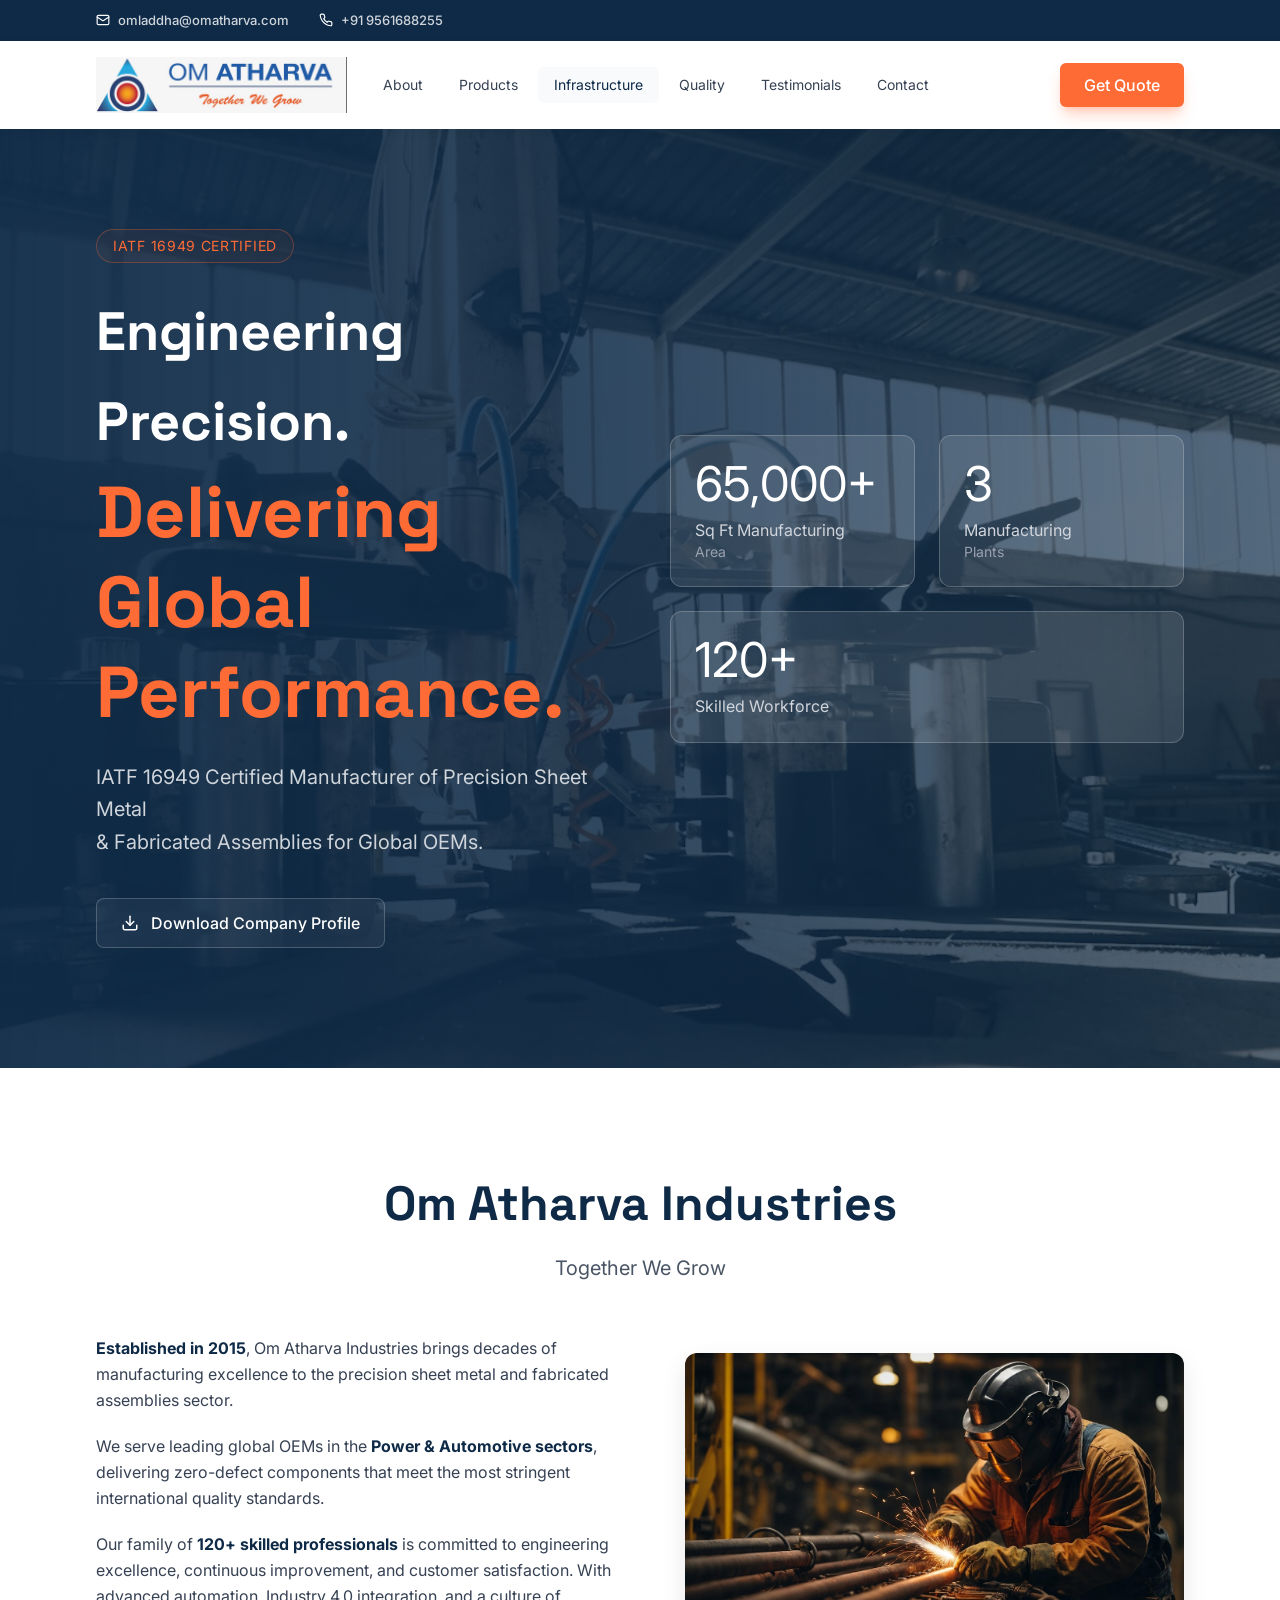
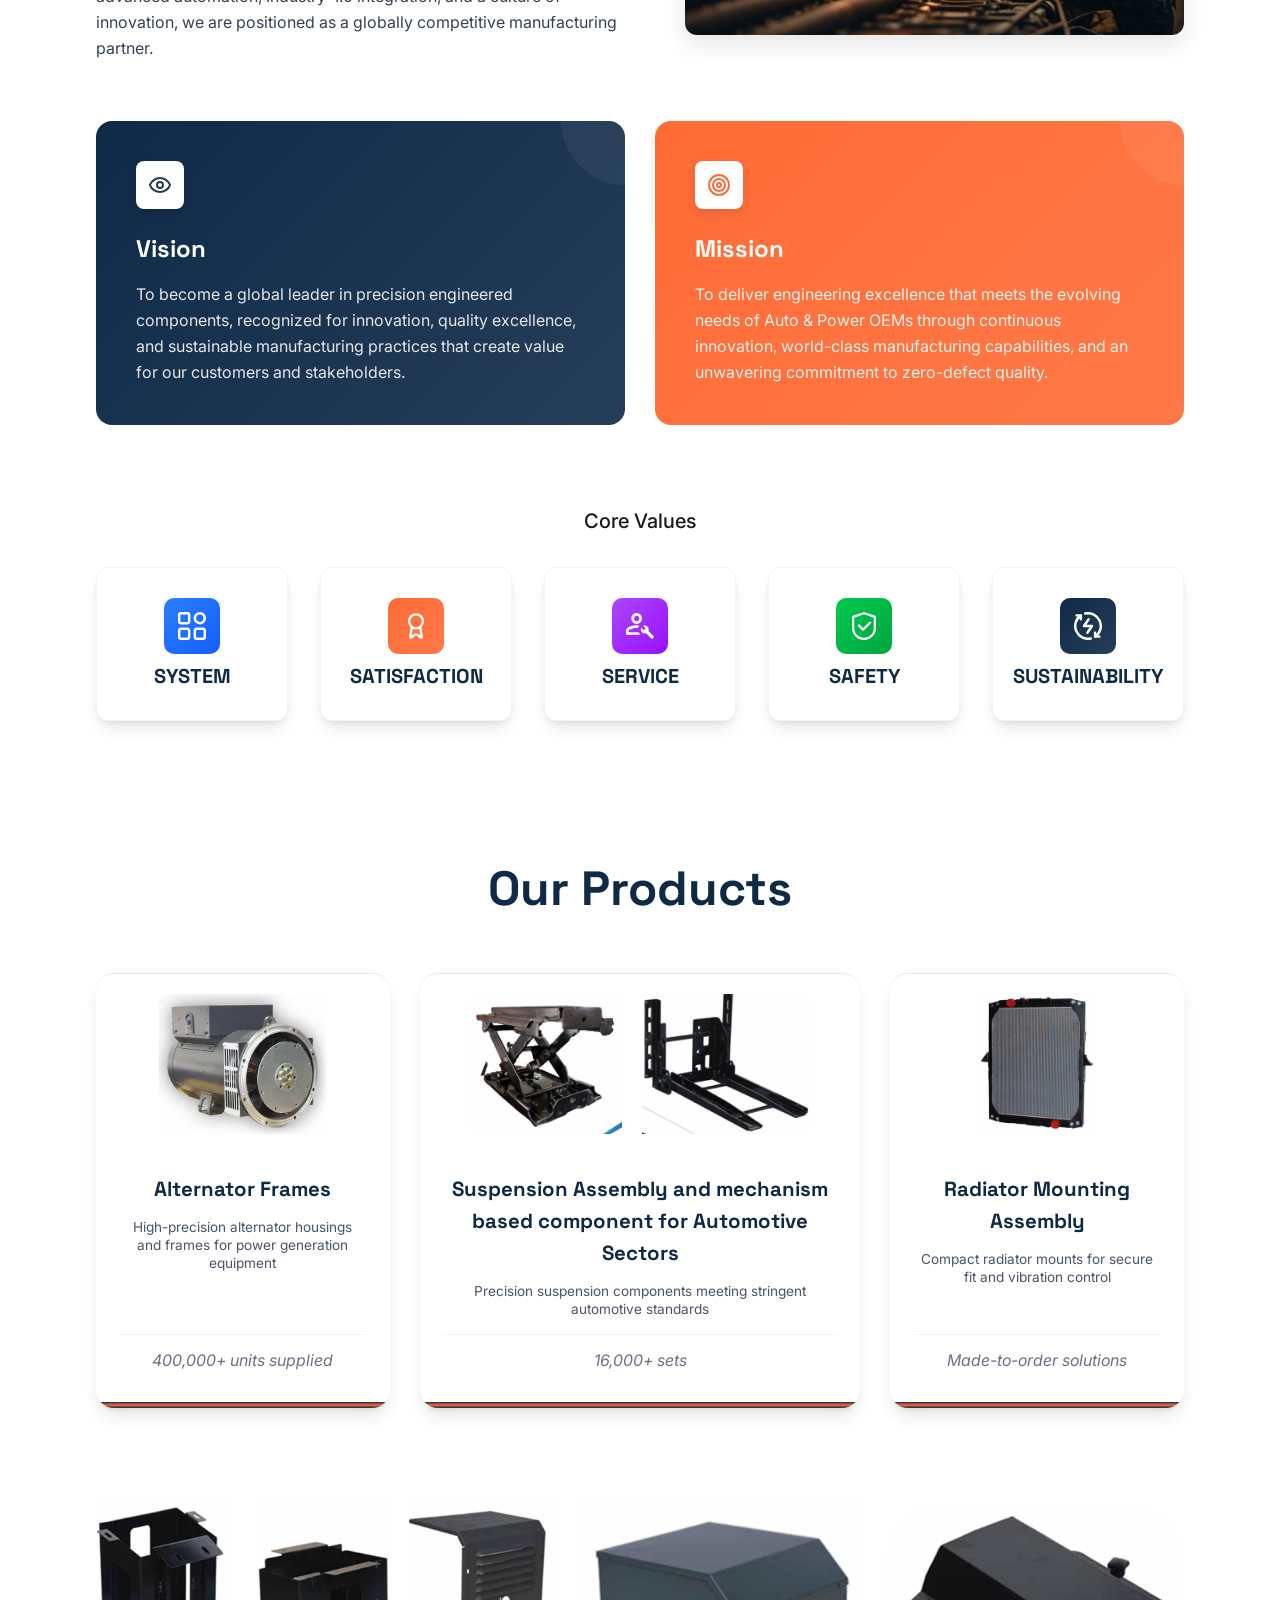
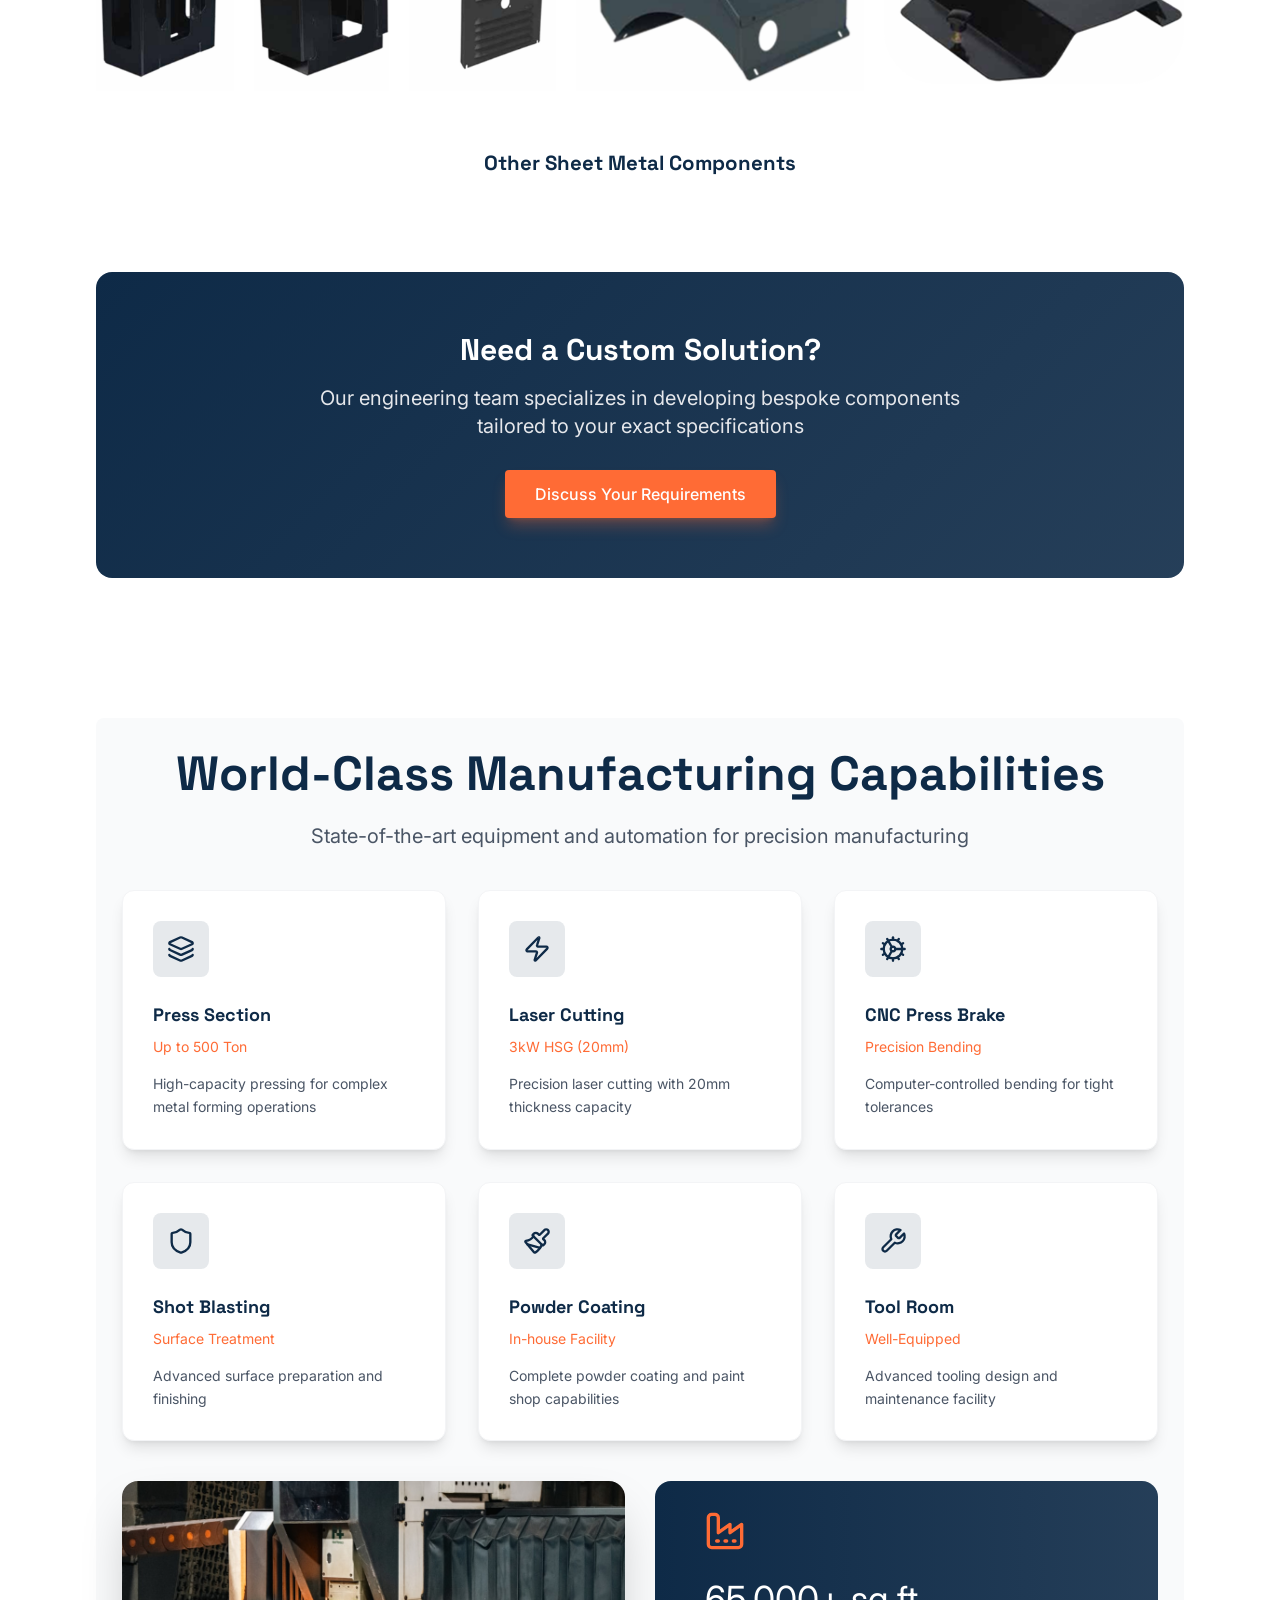
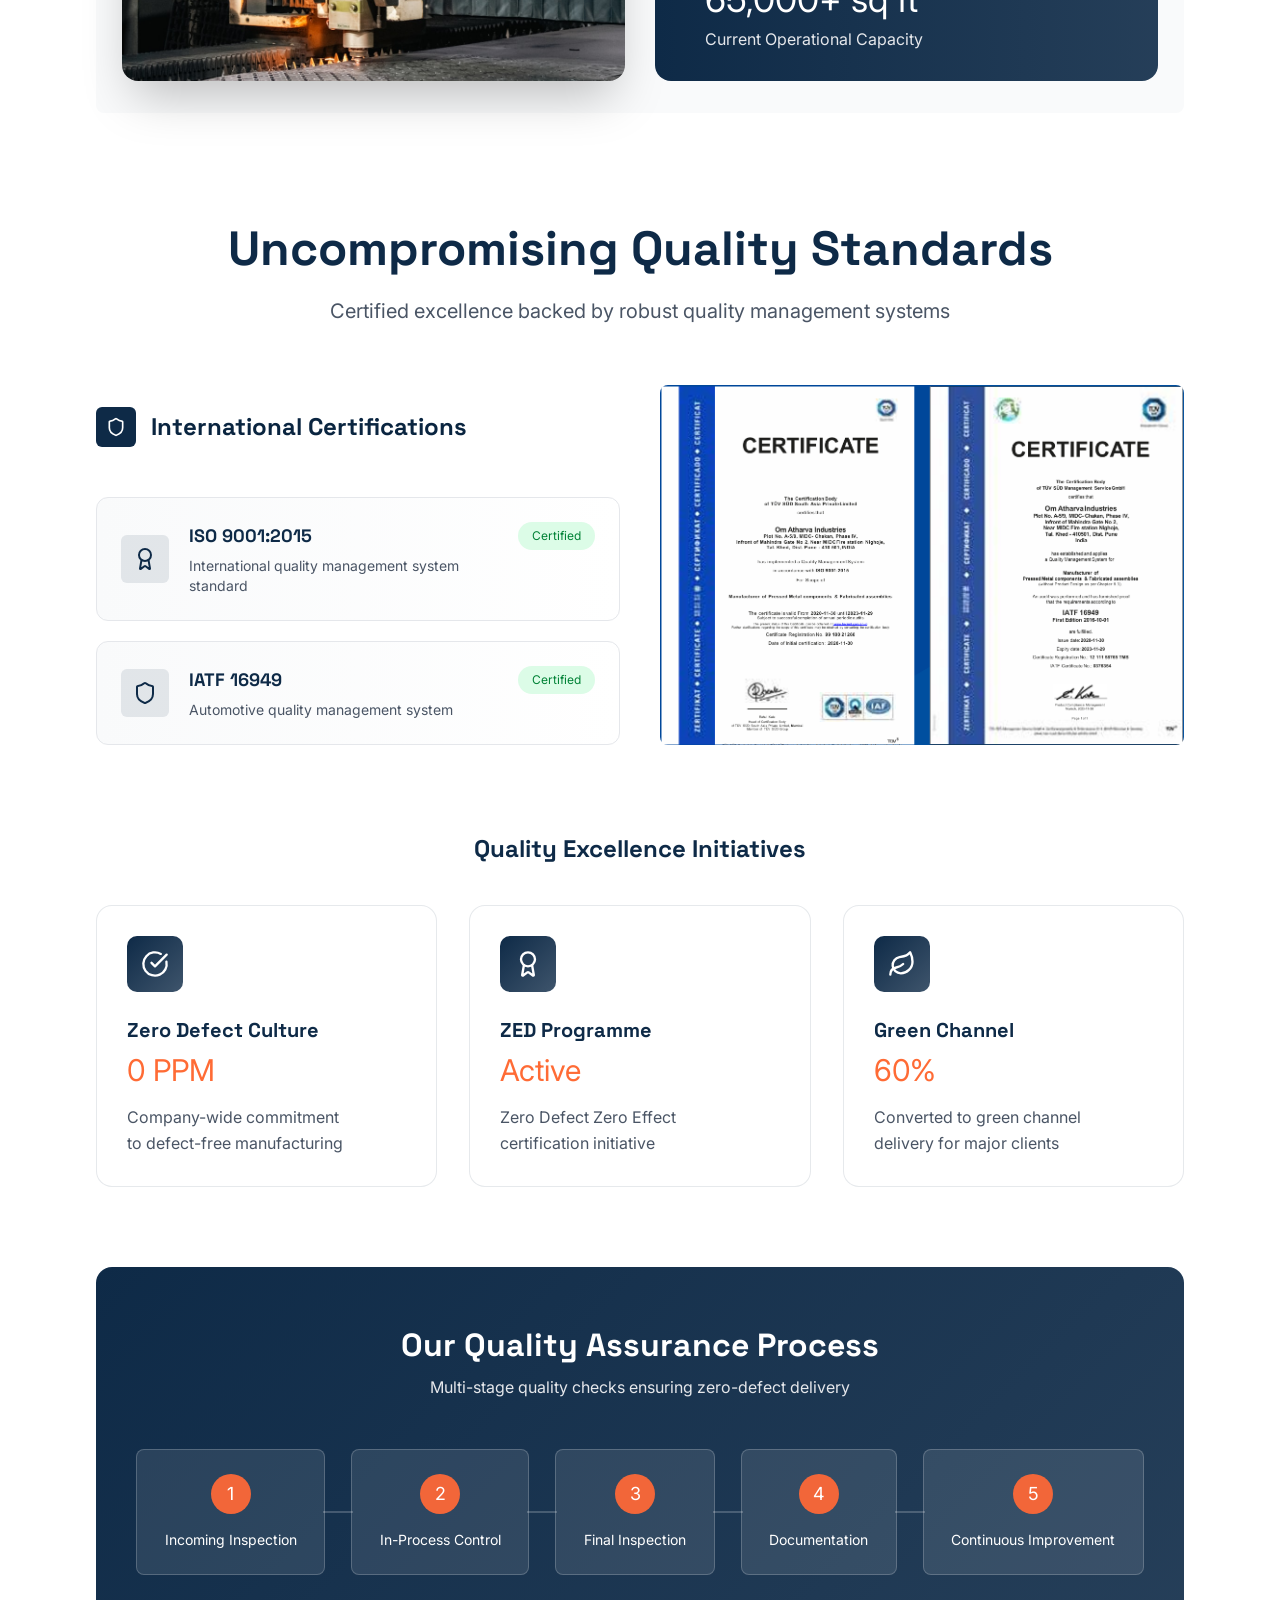
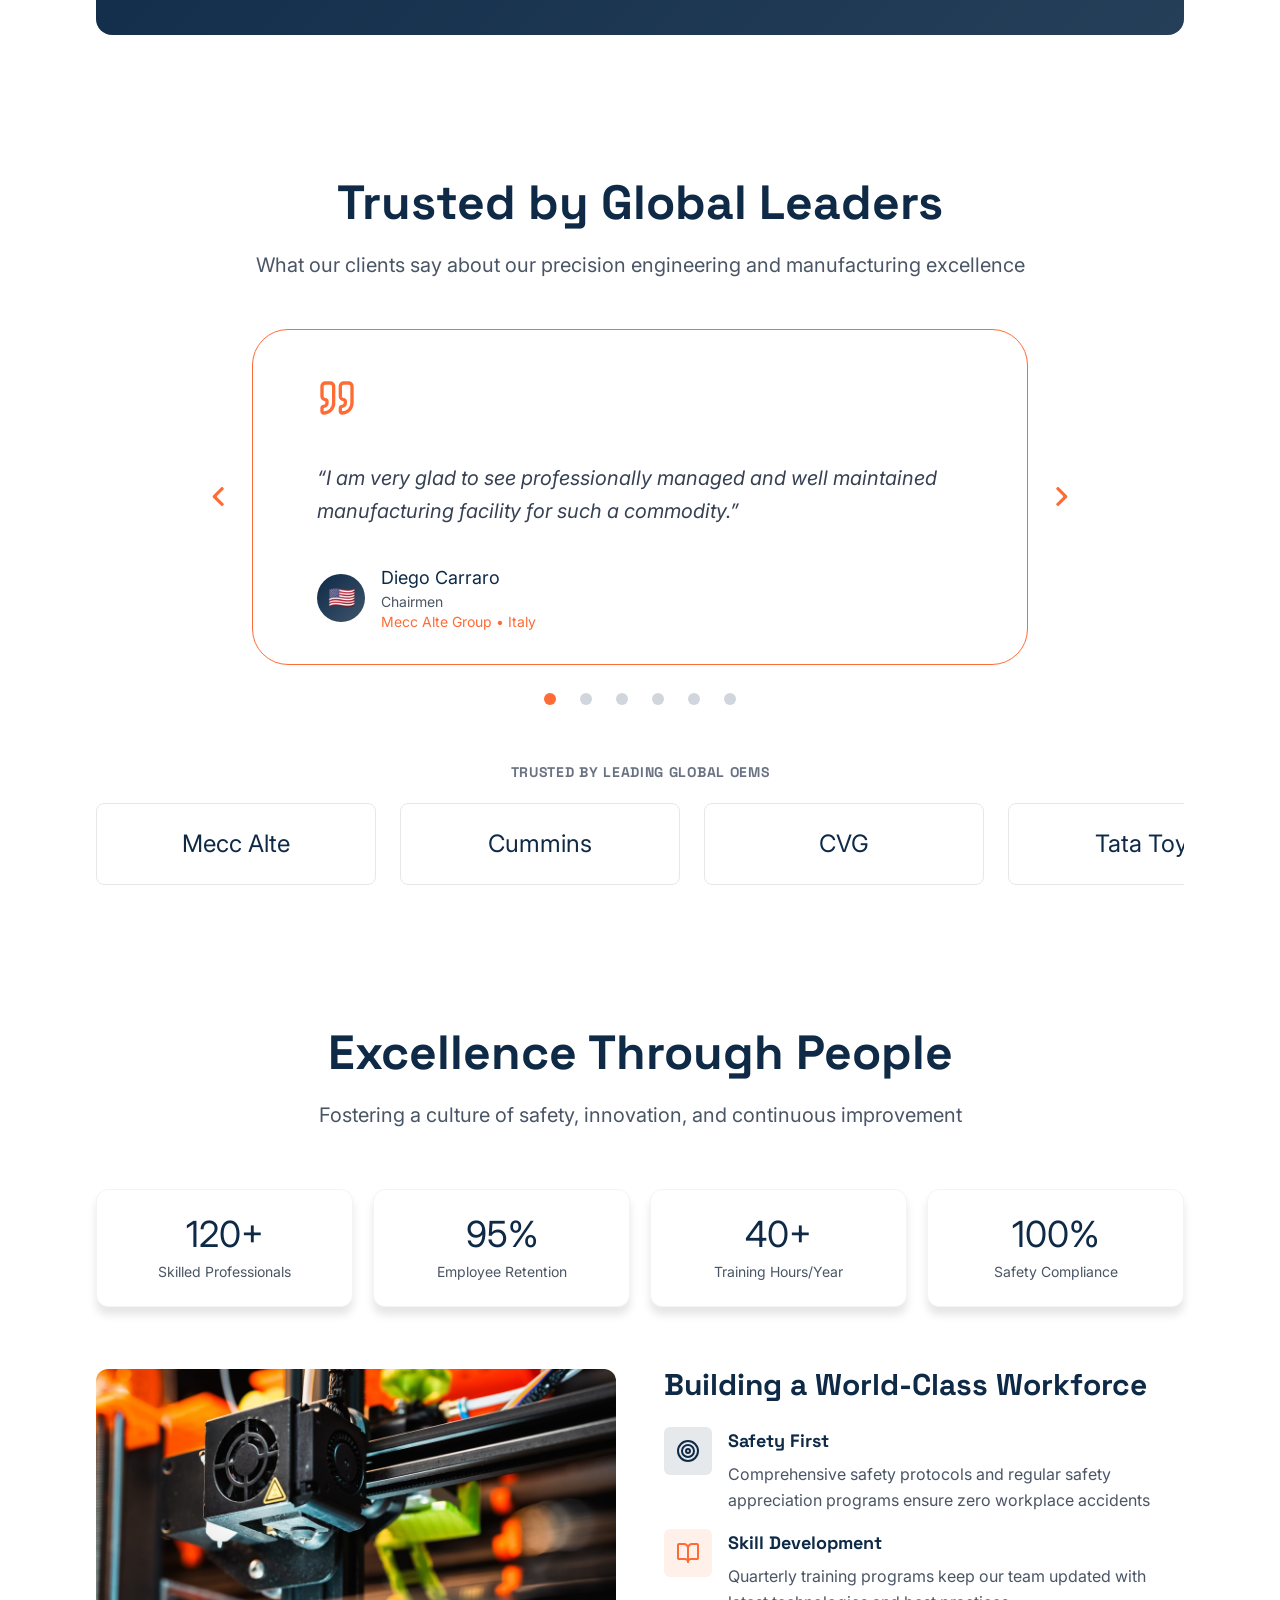
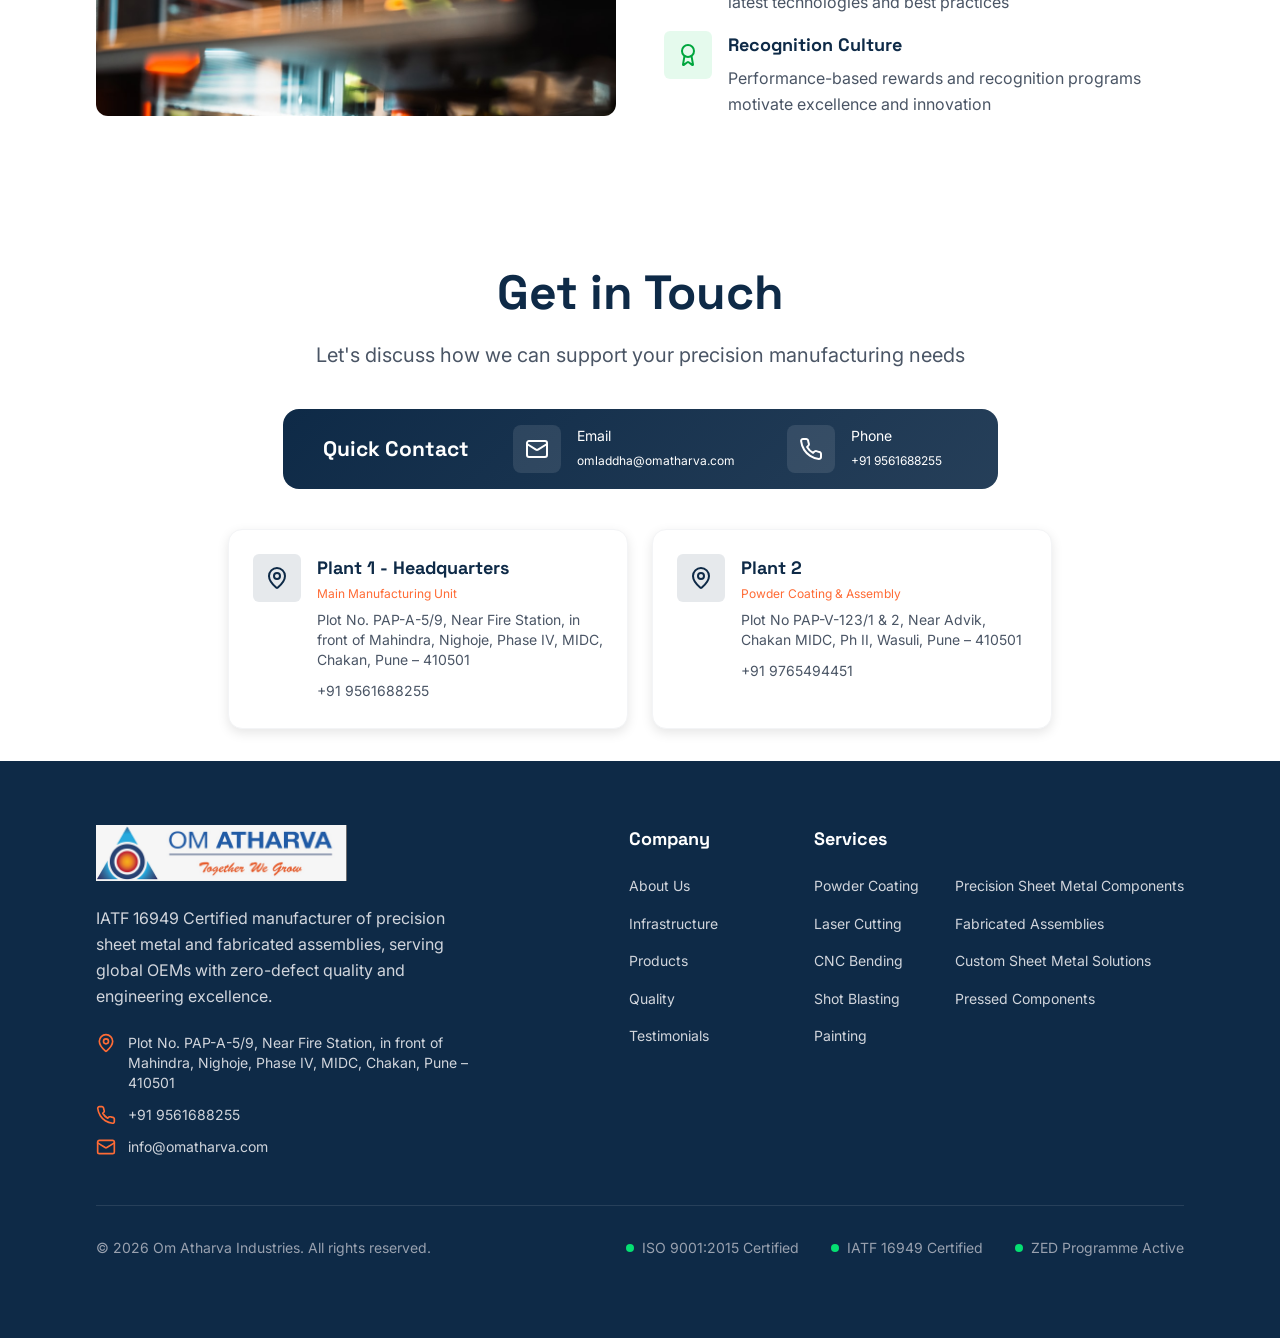
==== index.html @ 92ba037d "Initial commit" ====
<!DOCTYPE html>
<html lang="en">
<head>
    <meta charset="UTF-8">
    <meta name="viewport" content="width=1400">
    <meta name="description" content="Om Atharva Industries — IATF 16949 certified manufacturer of precision sheet metal components and fabricated assemblies, serving global OEMs from Pune, India.">
    <meta name="robots" content="index, follow">

    <!-- Open Graph -->
    <meta property="og:type" content="website">
    <meta property="og:title" content="Om Atharva">
    <meta property="og:description" content="IATF 16949 certified manufacturer of precision sheet metal and fabricated assemblies, serving global OEMs with zero-defect quality.">
    <meta property="og:image" content="assets/images/om_atharva_logo.jpeg">

    <!-- Favicon -->
    <link rel="icon" type="image/png" href="assets/images/favicon.png">
    <link rel="apple-touch-icon" href="assets/images/favicon.png">

    <title>Om Atharva Industries</title>
    <link rel="preconnect" href="https://fonts.googleapis.com">
    <link rel="preconnect" href="https://fonts.gstatic.com" crossorigin>
    <link href="https://fonts.googleapis.com/css2?family=Inter:wght@300;400;500;600;700&family=Space+Grotesk:wght@300;400;500;600;700&display=swap" rel="stylesheet">
    <link rel="stylesheet" href="css/base.css">
    <link rel="stylesheet" href="css/icons.css">
    <link rel="stylesheet" href="css/navbar.css">
    <link rel="stylesheet" href="css/hero.css">
    <link rel="stylesheet" href="css/about.css">
    <link rel="stylesheet" href="css/products.css">
    <link rel="stylesheet" href="css/capabilities.css">
    <link rel="stylesheet" href="css/quality.css">
    <link rel="stylesheet" href="css/testimonials.css">
    <link rel="stylesheet" href="css/culture.css">
    <link rel="stylesheet" href="css/contact.css">
    <link rel="stylesheet" href="css/footer.css">
</head>
<body>
    <div data-component="topbar"></div>
    <div data-component="navbar"></div>
    <div data-component="hero"></div>
    <div data-component="about"></div>
    <div data-component="products"></div>
    <div data-component="capabilities"></div>
    <div data-component="quality"></div>
    <div data-component="testimonials"></div>
    <div data-component="culture"></div>
    <div data-component="contact"></div>
    <div data-component="footer"></div>

    <script src="js/carousel.js"></script>
    <script src="js/loader.js"></script>
</body>
</html>
---- css/base.css ----
:root {
    --primary-dark: rgb(10, 37, 64);
    --primary-orange: rgb(255, 107, 53);
    --text-dark: rgb(51, 51, 51);
    --bg-light: rgb(249, 250, 251);
    --transition-speed: 0.3s;

    --color-navy: rgba(14, 42, 71, 1);
    --color-navy-muted: rgba(14, 42, 71, 0.1);
    --color-navy-muted-5: rgba(14, 42, 71, 0.05);
    --color-navy-70: rgba(14, 42, 71, 0.7);
    --color-navy-80: rgba(14, 42, 71, 0.8);
    --color-navy-85: rgba(14, 42, 71, 0.85);
    --color-navy-90: rgba(14, 42, 71, 0.9);
    --color-navy-95: rgba(14, 42, 71, 0.95);
    --color-navy-medium: rgba(33, 59, 85, 1);
    --color-slate: rgba(54, 65, 83, 1);
    --color-muted: rgba(74, 85, 101, 1);
    --color-soft: rgba(106, 114, 130, 1);
    --color-subtle: rgba(26, 26, 26, 1);
    --color-white: rgba(255, 255, 255, 1);
    --color-white-90: rgba(255, 255, 255, 0.9);
    --color-white-80: rgba(255, 255, 255, 0.8);
    --color-white-20: rgba(255, 255, 255, 0.2);
    --color-white-10: rgba(255, 255, 255, 0.1);
    --color-white-05: rgba(255, 255, 255, 0.05);
    --color-border-light: rgba(229, 231, 235, 1);
    --color-border-faint: rgba(243, 244, 246, 1);
    --color-text-muted-1: rgba(153, 161, 175, 1);
    --color-text-muted-2: rgba(209, 213, 220, 1);
    --color-green: rgba(5, 223, 114, 1);
    --color-blue-accent: rgba(81, 162, 255, 1);
    --color-blue-500: rgb(43, 127, 255);
    --color-blue-600: rgb(21, 93, 252);
    --color-purple-500: rgb(173, 70, 255);
    --color-purple-600: rgb(152, 16, 250);
    --color-green-500: rgb(0, 201, 80);
    --color-green-500-10: rgba(0, 201, 80, 0.1);
    --color-green-600: rgb(0, 166, 62);
    --color-icon-blue: rgb(59, 130, 246);
    --color-icon-blue-tint: rgba(59, 130, 246, 0.12);
    --color-icon-green: rgb(34, 197, 94);
    --color-icon-grey: rgb(75, 85, 99);
    --color-dark-grad: rgb(18, 33, 48);
    --color-hero-text: rgb(206, 212, 218);
    --color-shadow-dark: rgba(0, 0, 0, 0.25);
    --color-shadow-soft: rgba(0, 0, 0, 0.1);
    --color-shadow-faint: rgba(0, 0, 0, 0.05);
    --color-orange-10: rgba(255, 107, 53, 0.1);
    --color-orange-90: rgba(255, 107, 53, 0.9);
    --color-orange-shadow: rgba(255, 107, 53, 0.3);
    --color-orange-badge: rgba(255, 107, 53, 0.05);
    --color-card-icon-text: rgb(107, 114, 128);
    --color-cert-green-bg: rgba(220, 252, 231, 1);
    --color-cert-green-text: rgba(0, 130, 54, 1);
    --color-process-number: rgb(242, 102, 57);

    
    --font-body: 'Inter', system-ui, -apple-system, sans-serif;
    --font-display: 'Space Grotesk', system-ui, sans-serif;

    
    --text-xs:   12px;
    --text-sm:   14px;
    --text-base: 16px;
    --text-lg:   18px;
    --text-xl:   20px;
    --text-2xl:  24px;
    --text-5xl:  48px;
    --text-6xl:  54px;
    --text-8xl:  72px;

    
    --weight-regular:  400;
    --weight-medium:   500;
    --weight-bold:     700;

    
    --leading-sm:    20px;
    --leading-base:  24px;
    --leading-md:    32.5px;
    --leading-lg:    48px;
    --leading-xl:    90px;
    --lh-relaxed:    26px;
    --lh-7:          28px;
    --lh-8:          32px;
    --lh-9:          36px;

    /* Icon size tokens */
    --icon-size-xs:   14px;
    --icon-size-sm:   16px;
    --icon-size-md:   18px;
    --icon-size-base: 20px;
    --icon-size-lg:   24px;
    --icon-size-xlg:  28px;
    --icon-size-xl:   32px;
    --icon-size-2xl:  40px;
}

* {
    margin: 0;
    padding: 0;
    box-sizing: border-box;
}

html {
    scroll-padding-top: 5.5rem; /* sticky navbar height: 3.5rem logo + 1rem padding × 2 */
}

::-webkit-scrollbar {
    width: 0.375rem;
    height: 0.375rem;
}
::-webkit-scrollbar-track {
    background: transparent;
}
::-webkit-scrollbar-thumb {
    background: var(--color-navy-medium);
    border-radius: 0.625rem;
}

body {
    font-family: var(--font-body);
    color: var(--text-dark);
    line-height: 1.6;
    background-color: var(--color-white);
}

.container {
    width: 100%;
    padding: 0 7.5vw;
}

.section {
    margin-top: 5rem;
    padding: 1rem 0;
}

.section-title {
    font-family: var(--font-display);
    font-weight: var(--weight-bold);
    font-size: var(--text-5xl);
    line-height: var(--leading-lg);
    letter-spacing: 0;
    text-align: center;
    color: var(--color-navy);
    margin-bottom: 1.5rem;
}

.section-subtitle {
    font-family: var(--font-body);
    font-weight: var(--weight-regular);
    font-size: var(--text-xl);
    line-height: var(--lh-7);
    letter-spacing: 0;
    text-align: center;
    color: var(--color-muted);
    margin-bottom: 2.5rem;
}

h1, h2, h3, h4 { color: var(--primary-dark); font-weight: 700; }
.text-orange { color: var(--primary-orange); }
.text-center { text-align: center; }

.badge-rounded {
    display: inline-block;
    background: var(--color-navy-muted-5);
    padding: 0.375rem 1rem;
    border-radius: 1.25rem;
    margin-bottom: 1rem;
    font-family: var(--font-body);
    font-weight: var(--weight-regular);
    font-size: var(--text-sm);
    line-height: var(--leading-sm);
    letter-spacing: 0.7px;
    text-transform: uppercase;
    color: var(--color-navy);
}

.bg-light { background-color: var(--bg-light); }

/* Icon size utility classes */
.icon-xs   { display: block; width: var(--icon-size-xs);   height: var(--icon-size-xs);   }
.icon-sm   { display: block; width: var(--icon-size-sm);   height: var(--icon-size-sm);   }
.icon-md   { display: block; width: var(--icon-size-md);   height: var(--icon-size-md);   }
.icon-base { display: block; width: var(--icon-size-base); height: var(--icon-size-base); }
.icon-lg   { display: block; width: var(--icon-size-lg);   height: var(--icon-size-lg);   }
.icon-xlg  { display: block; width: var(--icon-size-xlg);  height: var(--icon-size-xlg);  }
.icon-xl   { display: block; width: var(--icon-size-xl);   height: var(--icon-size-xl);   }
.icon-2xl  { display: block; width: var(--icon-size-2xl);  height: var(--icon-size-2xl);  }

.t-display-sm {
    font-family: var(--font-display);
    font-weight: var(--weight-bold);
    font-size: var(--text-lg);
    line-height: var(--lh-7);
    letter-spacing: 0;
}

.t-display-md {
    font-family: var(--font-display);
    font-weight: var(--weight-bold);
    font-size: var(--text-2xl);
    line-height: var(--lh-8);
    letter-spacing: 0;
}

.t-display-lg {
    font-family: var(--font-display);
    font-weight: var(--weight-bold);
    font-size: 1.875rem;
    line-height: var(--lh-9);
    letter-spacing: 0;
}

.t-body-sm {
    font-family: var(--font-body);
    font-weight: var(--weight-regular);
    font-size: var(--text-sm);
    line-height: var(--leading-sm);
    letter-spacing: 0;
}

.t-body-base {
    font-family: var(--font-body);
    font-weight: var(--weight-regular);
    font-size: var(--text-base);
    line-height: var(--lh-relaxed);
    letter-spacing: 0;
}

.t-body-lg {
    font-family: var(--font-body);
    font-weight: var(--weight-regular);
    font-size: var(--text-xl);
    line-height: var(--lh-7);
    letter-spacing: 0;
}

.btn {
    padding: 0.625rem 1.5rem;
    border: none;
    border-radius: 0.25rem;
    cursor: pointer;
    font-weight: 600;
    transition: background-color var(--transition-speed);
}
.btn-primary {
    background-color: var(--color-white);
    color: var(--primary-dark);
    border: 1px solid var(--primary-dark);
}
.btn-orange {
    background-color: var(--primary-orange);
    color: var(--color-white);
}
---- css/icons.css ----
/* ============================================================
   ICON SYSTEM
   Usage: <span data-icon="name" class="icon-img icon-{size} icon-{color}"></span>
   Size classes  → base.css  (.icon-xs … .icon-2xl)
   Color classes → below     (.icon-white, .icon-navy, …)
   ============================================================ */

/* ── Mask engine ─────────────────────────────────────────── */
.icon-img {
    display: inline-block;
    background-color: currentColor;
    -webkit-mask-image: var(--icon-src);
    mask-image: var(--icon-src);
    -webkit-mask-size: contain;
    mask-size: contain;
    -webkit-mask-repeat: no-repeat;
    mask-repeat: no-repeat;
    -webkit-mask-position: center;
    mask-position: center;
    flex-shrink: 0;
}

/* ── Icon registry ───────────────────────────────────────── */
[data-icon="envelope"]              { --icon-src: url('../assets/icons/envelope.svg'); }
[data-icon="envelope-sm"]           { --icon-src: url('../assets/icons/envelope-sm.svg'); }
[data-icon="phone"]                 { --icon-src: url('../assets/icons/phone.svg'); }
[data-icon="phone-sm"]              { --icon-src: url('../assets/icons/phone-sm.svg'); }
[data-icon="map-pin"]               { --icon-src: url('../assets/icons/map-pin.svg'); }
[data-icon="download"]              { --icon-src: url('../assets/icons/download.svg'); }
[data-icon="eye"]                   { --icon-src: url('../assets/icons/eye.svg'); }
[data-icon="bullseye"]              { --icon-src: url('../assets/icons/bullseye.svg'); }
[data-icon="grid"]                  { --icon-src: url('../assets/icons/grid.svg'); }
[data-icon="award"]                 { --icon-src: url('../assets/icons/award.svg'); }
[data-icon="award-badge"]           { --icon-src: url('../assets/icons/award-badge.svg'); }
[data-icon="award-green"]           { --icon-src: url('../assets/icons/award-green.svg'); }
[data-icon="users"]                 { --icon-src: url('../assets/icons/users.svg'); }
[data-icon="shield"]                { --icon-src: url('../assets/icons/shield.svg'); }
[data-icon="shield-sm"]             { --icon-src: url('../assets/icons/shield-sm.svg'); }
[data-icon="shield-lg"]             { --icon-src: url('../assets/icons/shield-lg.svg'); }
[data-icon="shield-check"]          { --icon-src: url('../assets/icons/shield-check.svg'); }
[data-icon="sustainability"]        { --icon-src: url('../assets/icons/sustainability.svg'); }
[data-icon="layers"]                { --icon-src: url('../assets/icons/layers.svg'); }
[data-icon="lightning"]             { --icon-src: url('../assets/icons/lightning.svg'); }
[data-icon="sun"]                   { --icon-src: url('../assets/icons/sun.svg'); }
[data-icon="pen-tool"]              { --icon-src: url('../assets/icons/pen-tool.svg'); }
[data-icon="wrench"]                { --icon-src: url('../assets/icons/wrench.svg'); }
[data-icon="film"]                  { --icon-src: url('../assets/icons/film.svg'); }
[data-icon="medal"]                 { --icon-src: url('../assets/icons/medal.svg'); }
[data-icon="check-circle"]          { --icon-src: url('../assets/icons/check-circle.svg'); }
[data-icon="leaf"]                  { --icon-src: url('../assets/icons/leaf.svg'); }
[data-icon="crosshair"]             { --icon-src: url('../assets/icons/crosshair.svg'); }
[data-icon="book-open"]             { --icon-src: url('../assets/icons/book-open.svg'); }
[data-icon="quotation"]             { --icon-src: url('../assets/icons/quotation.svg'); }
[data-icon="arrow-right"]           { --icon-src: url('../assets/icons/Vector.svg'); }
[data-icon="linkedin"]              { --icon-src: url('../assets/icons/linkedin.svg'); }

/* ── Color utilities ─────────────────────────────────────── */
.icon-white  { color: #ffffff; }
.icon-navy   { color: var(--color-navy); }
.icon-orange { color: var(--primary-orange); }
.icon-blue   { color: var(--color-icon-blue); }
.icon-green  { color: var(--color-icon-green); }
.icon-green-600 { color: var(--color-green-600); }
.icon-grey   { color: var(--color-icon-grey); }
.icon-muted        { color: var(--color-muted); }
.icon-navy-medium  { color: var(--color-navy-medium); }
---- css/navbar.css ----
.topbar {
    background-color: var(--color-navy);
    color: white;
    font-size: 0.8125rem;
    padding: 0.625rem 0;
}
.topbar-content {
    display: flex;
    gap: 1.875rem;
}
.topbar-item {
    display: flex;
    align-items: center;
    gap: 0.5rem;
    color: var(--color-white-80);
    text-decoration: none;
    font-weight: 500;
}
.topbar-item:hover { color: white; }

[data-component="navbar"] {
    position: sticky;
    top: 0;
    z-index: 100;
}
.navbar {
    background-color: var(--color-white);
    padding: 1rem 0;
    box-shadow: 0 0.125rem 0.625rem var(--color-shadow-faint);
}
.nav-content {
    display: flex;
    justify-content: space-between;
    align-items: center;
}

.logo {
    display: flex;
    align-items: center;
}

.logo img {
    height: 3.5rem;
    width: auto;
}
.nav-links {
    display: flex;
    align-items: center;
    justify-content: flex-start;
    flex: 1;
    gap: 0.25rem;
    margin-left: 1.25rem;
}
.nav-links a {
    font-family: var(--font-body);
    font-weight: var(--weight-regular);
    font-size: var(--text-sm);
    line-height: var(--leading-sm);
    letter-spacing: 0;
    color: var(--color-slate);
    text-decoration: none;
    padding: 0.5rem 1rem;
}
.nav-links a:hover { color: var(--primary-orange); }
.nav-links a.active {
    background: var(--bg-light);
    border-radius: 0.375rem;
    color: var(--color-navy);
}

.btn-quote.btn-quote {
    background: var(--primary-orange);
    color: rgba(255, 255, 255, 1);
    box-shadow: 0 0.25rem 0.375rem -0.25rem var(--color-orange-shadow),
                0 0.625rem 0.9375rem -0.1875rem var(--color-orange-shadow);
    border-radius: 0.375rem;
    margin-left: auto;
    padding: 0.625rem 1.5rem;
    border: none;
    font-family: var(--font-body);
    font-weight: var(--weight-medium);
    font-size: var(--text-base);
    line-height: var(--leading-base);
    letter-spacing: 0;
    text-align: center;
    cursor: pointer;
    text-decoration: none;
}
.btn-quote:hover,
.btn-quote:active {
    color: rgba(255, 255, 255, 0.9) !important;
}
---- css/hero.css ----
.hero-section {
    position: relative;
    padding: 6.25rem 0 7.5rem;
    background-color: var(--color-dark-grad);
    overflow: hidden;
}
.hero-bg {
    position: absolute;
    top: 0;
    left: 0;
    width: 100%;
    height: 100%;
    background: linear-gradient(
        90deg,
        var(--color-navy-95) 0%,
        var(--color-navy-85) 50%,
        var(--color-navy-70) 100%
    ), url('../assets/images/welding_bg.jpg');
    background-size: cover;
    background-position: center 40%;
    z-index: 1;
}
.hero-content {
    position: relative;
    z-index: 2;
    display: flex;
    align-items: center;
    gap: 3.75rem;
}
.hero-left { flex: 1; min-width: 0; }
.hero-right { flex: 1; min-width: 0; }

.badge-iatf {
    display: inline-block;
    border: 0.72px solid var(--color-orange-shadow);
    color: var(--primary-orange);
    background: var(--color-orange-badge);
    padding: 0.375rem 1rem;
    border-radius: 1.25rem;
    font-family: var(--font-body);
    font-size: var(--text-sm);
    font-weight: var(--weight-regular);
    line-height: var(--leading-sm);
    letter-spacing: 0.7px;
    text-transform: uppercase;
    margin-bottom: 1.5rem;
}

.hero-left h1 {
    color: var(--color-white);
    margin-bottom: 1.5rem;
    font-size: 0; 
}
.hero-heading-sm {
    display: block;
    font-family: var(--font-display);
    font-size: var(--text-6xl);
    font-weight: var(--weight-bold);
    line-height: var(--leading-xl);
    letter-spacing: 0;
    color: var(--color-white);
}
.hero-heading-lg {
    display: block;
    font-family: var(--font-display);
    font-size: var(--text-8xl);
    font-weight: var(--weight-bold);
    line-height: var(--leading-xl);
    letter-spacing: 0;
}
.hero-left p {
    font-family: var(--font-body);
    font-size: var(--text-xl);
    font-weight: var(--weight-regular);
    line-height: var(--leading-md);
    letter-spacing: 0;
    color: var(--color-hero-text);
    margin-bottom: 2.5rem;
}

.btn-outline-light {
    background: var(--color-white-05);
    border: 1px solid var(--color-white-20);
    color: var(--color-white);
    padding: 0.75rem 1.5rem;
    border-radius: 0.5rem;
    display: inline-flex;
    align-items: center;
    font-family: var(--font-body);
    font-size: var(--text-base);
    font-weight: var(--weight-medium);
    line-height: var(--leading-base);
    letter-spacing: 0;
    text-align: center;
    text-decoration: none;
    cursor: pointer;
    transition: all 0.3s;
    gap: 0.5rem;
}
.btn-outline-light:hover { background: var(--color-white-10); }

.stats-grid {
    display: flex;
    flex-wrap: wrap;
    gap: 1.5rem;
}

.stats-grid .row {
    display: flex;
    gap: 1.5rem;
    width: 100%;
}

.stats-grid .stat-card {
    flex: 1;
}

.stats-grid .stat-card-wide { flex: 1 1 100%; min-width: 0; }

.stat-card {
    background: var(--color-white-10);
    border: 0.72px solid var(--color-white-20);
    border-radius: 0.75rem;
    padding: 1.5rem;
}

.stat-number {
    font-family: var(--font-body);
    font-size: var(--text-5xl);
    font-weight: var(--weight-regular);
    line-height: var(--leading-lg);
    letter-spacing: 0;
    color: var(--color-white);
    margin-bottom: 0.625rem;
}
.stat-label {  }
.stat-label-main {
    display: block;
    font-family: var(--font-body);
    font-size: var(--text-base);
    font-weight: var(--weight-regular);
    line-height: var(--leading-base);
    letter-spacing: 0;
    color: var(--color-text-muted-2);
}
.stat-label-sub {
    display: block;
    font-family: var(--font-body);
    font-size: var(--text-sm);
    font-weight: var(--weight-regular);
    line-height: var(--leading-sm);
    letter-spacing: 0;
    color: var(--color-text-muted-1);
}
---- css/about.css ----
.about-header .section-subtitle {
    line-height: var(--leading-md);
    margin-bottom: 3.125rem;
}

.about-content {
    display: flex;
    gap: 2.5rem;
    align-items: center;
    margin-bottom: 3.75rem;
}
.about-content .about-text { flex: 1.1; }
.about-content .about-image { flex: 1; }

.about-text p {
    font-family: var(--font-body);
    font-weight: var(--weight-regular);
    font-size: var(--text-base);
    line-height: 1.625rem;
    letter-spacing: 0;
    color: var(--color-slate);
    margin-bottom: 1.25rem;
}
.about-text p:last-child { margin-bottom: 0; }
.about-text strong {
    font-weight: var(--weight-bold);
    color: var(--color-navy);
}
.about-image img {
    width: 100%;
    border-radius: 0.75rem;
    box-shadow: 0 0.625rem 1.5625rem var(--color-shadow-soft);
}

.about-cards {
    display: flex;
    gap: 1.875rem;
    margin-bottom: 5rem;
}
.about-cards .vm-card { flex: 1; }
.vm-card {
    padding: 2.5rem;
    border-radius: 1rem;
    color: white;
    position: relative;
    overflow: hidden;
}
.quarter-circle {
    position: absolute;
    top: -4rem;
    right: -4rem;
    width: 8rem;
    height: 8rem;
    background: var(--color-white-05);
    border-radius: 50%;
    pointer-events: none;
}
.vision-card { background: linear-gradient(135deg, var(--color-navy) 0%, var(--color-navy-90) 100%); }
.mission-card { background: linear-gradient(135deg, var(--primary-orange) 0%, rgba(255, 107, 53, 0.9) 100%); }
.vm-icon {
    width: 3rem;
    height: 3rem;
    border-radius: 0.5rem;
    display: flex;
    justify-content: center;
    align-items: center;
    margin-bottom: 1.5rem;
}
.vm-icon-orange { background: var(--primary-orange); color: white; box-shadow: 0 0.25rem 0.625rem var(--color-orange-shadow); }
.vm-icon-white { background: white; color: var(--primary-orange); box-shadow: 0 0.25rem 0.625rem var(--color-shadow-soft); }

.vm-card h3 {
    font-family: var(--font-display);
    font-weight: var(--weight-bold);
    font-size: var(--text-2xl);
    line-height: 2rem;
    letter-spacing: 0;
    color: var(--color-white);
    margin-bottom: 1rem;
}

.vision-card p {
    font-family: var(--font-body);
    font-weight: var(--weight-regular);
    font-size: var(--text-base);
    line-height: 1.625rem;
    letter-spacing: 0;
    color: var(--color-border-light);
}

.mission-card p {
    font-family: var(--font-body);
    font-weight: var(--weight-regular);
    font-size: var(--text-base);
    line-height: 1.625rem;
    letter-spacing: 0;
    color: var(--color-white-90);
}

.core-values-section { text-align: center; }
.core-values-title {
    font-family: var(--font-body);
    font-weight: var(--weight-medium);
    font-size: var(--text-xl);
    line-height: var(--leading-md);
    letter-spacing: 0;
    text-align: center;
    color: var(--color-subtle);
    margin-bottom: 1.875rem;
}
.core-values-grid {
    display: flex;
    justify-content: space-between;
    gap: 2rem;
}
.cv-card {
    flex: 1;
    background: var(--color-white);
    border: 0.72px solid var(--color-border-faint);
    box-shadow: 0 0.25rem 0.375rem -0.25rem var(--color-shadow-soft), 0 0.625rem 0.9375rem -0.1875rem var(--color-shadow-soft);
    border-radius: 0.75rem;
    padding: 1.875rem 1.125rem;
    display: flex;
    flex-direction: column;
    align-items: center;
    transition: transform 0.3s;
}
.cv-card:hover { transform: translateY(-0.3125rem); }
.cv-icon {
    width: 3.5rem;
    height: 3.5rem;
    border-radius: 0.625rem;
    display: flex;
    justify-content: center;
    align-items: center;
    color: white;
    margin-bottom: 0.5rem;
}
.bg-blue     { background: linear-gradient(135deg, var(--color-blue-500) 0%, var(--color-blue-600) 100%); }
.bg-orange   { background: linear-gradient(135deg, var(--primary-orange) 0%, var(--color-orange-90) 100%); }
.bg-purple   { background: linear-gradient(135deg, var(--color-purple-500) 0%, var(--color-purple-600) 100%); }
.bg-green    { background: linear-gradient(135deg, var(--color-green-500) 0%, var(--color-green-600) 100%); }
.bg-darkblue { background: linear-gradient(135deg, var(--color-navy) 0%, var(--color-navy-90) 100%); }

.cv-card h4 {
    font-family: var(--font-display);
    font-weight: var(--weight-bold);
    font-size: var(--text-xl);
    line-height: 1.75rem;
    letter-spacing: 0;
    color: var(--color-navy);
}
---- css/products.css ----
#products { background-color: var(--color-white); }

#products .section-title { margin-bottom: 3.75rem; }

.products-grid-top {
    display: flex;
    gap: 1.875rem;
    margin-bottom: 3.75rem;
    align-items: stretch;
}
.products-grid-top .product-featured-card { flex: 1; }
.products-grid-top .product-featured-card.card-wide { flex: 1.5; }

.product-featured-card {
    background: var(--color-white);
    border-top: 0.82px solid var(--color-border-light);
    box-shadow: 0 0.2844rem 0.4263rem -0.2844rem var(--color-shadow-soft),
                0 0.71rem 1.0656rem -0.2131rem var(--color-shadow-soft);
    border-radius: 1.125rem;
    display: flex;
    flex-direction: column;
    overflow: hidden;
    position: relative;
    padding-bottom: 0.375rem;
}
.product-featured-card::after {
    content: '';
    position: absolute;
    bottom: 0;
    left: 0;
    width: 100%;
    height: 0.375rem;
    background: linear-gradient(180deg, var(--color-navy) 0%, var(--primary-orange) 50%, var(--color-navy) 100%);
}
.product-img-wrapper {
    height: 11.25rem;
    display: flex;
    align-items: center;
    justify-content: center;
    padding: 1.25rem;
}
.double-imgs { gap: 1.25rem; }
.product-img-wrapper img {
    max-height: 100%;
    max-width: 100%;
    object-fit: contain;
}
.product-content {
    padding: 1.25rem 1.5rem 1.875rem;
    text-align: center;
    flex-grow: 1;
    display: flex;
    flex-direction: column;
}

.product-content h4 {
    font-family: var(--font-display);
    font-weight: var(--weight-bold);
    font-size: 1.2788rem;
    line-height: 1.9888rem;
    letter-spacing: 0;
    text-align: center;
    color: var(--color-navy);
    margin-bottom: 0.75rem;
}

.product-desc {
    font-family: var(--font-body);
    font-weight: var(--weight-regular);
    font-size: 0.8525rem;
    line-height: 1.125rem;
    letter-spacing: 0;
    text-align: center;
    color: var(--color-muted);
    margin-bottom: 1rem;
    flex-grow: 1;
}

.product-stats {
    font-family: var(--font-body);
    font-weight: var(--weight-regular);
    font-style: italic;
    font-size: 0.9944rem;
    line-height: 1.4206rem;
    letter-spacing: 0;
    color: var(--color-soft);
    border-top: 0.82px solid var(--color-border-faint);
    padding-top: 0.9375rem;
}

.products-grid-bottom {
    display: flex;
    justify-content: space-between;
    gap: 1.25rem;
    margin-bottom: 1.875rem;
    flex-wrap: nowrap;
    overflow-x: auto;
}
.product-small-card {
    height: 15.625rem;
    min-width: 0;
    max-width: 18.75rem;
    flex: 1 1 auto;
    display: flex;
    align-items: center;
    justify-content: center;
}
.product-small-card img {
    max-height: 100%;
    max-width: 100%;
    width: auto;
    object-fit: contain;
}

.products-bottom-text {
    font-family: var(--font-display);
    font-weight: var(--weight-bold);
    font-size: 1.2788rem;
    line-height: 1.9888rem;
    letter-spacing: 0;
    text-align: center;
    color: var(--color-navy);
    margin-top: 1.25rem;
}

.btn-shadow {
    text-decoration: none;
    box-shadow: 0 0.25rem 0.375rem -0.25rem var(--color-orange-shadow),
                0 0.625rem 0.9375rem -0.1875rem var(--color-orange-shadow);
}
---- css/capabilities.css ----
#capabilities {
    background-color: var(--bg-light);
    margin: 5rem 7.5vw 2rem;
    border-radius: 0.5rem;
}

.section {
    padding: 2rem 0;
}

#capabilities .container {
    padding: 0 2vw;
}

.capabilities-header { margin-bottom: 2.5rem; }

.capabilities-grid {
    display: flex;
    flex-wrap: wrap;
    gap: 2rem;
    margin-bottom: 2.5rem;
}
.capabilities-grid .cap-card {
    flex: 1 1 calc(33.333% - 2rem);
}
.cap-card {
    background: var(--color-white);
    border: 0.72px solid var(--color-border-faint);
    box-shadow: 0 0.25rem 0.375rem -0.25rem var(--color-shadow-soft), 0 0.625rem 0.9375rem -0.1875rem var(--color-shadow-soft);
    border-radius: 0.75rem;
    padding: 1.875rem;
    transition: transform 0.3s ease;
}
.cap-card:hover { transform: translateY(-0.3125rem); }
.cap-icon {
    width: 3.5rem;
    height: 3.5rem;
    background: var(--color-navy-muted);
    color: var(--color-navy);
    border-radius: 0.5rem;
    display: flex;
    justify-content: center;
    align-items: center;
    margin-bottom: 1.5rem;
}

.cap-card h4 {
    font-family: var(--font-display);
    font-weight: var(--weight-bold);
    font-size: var(--text-lg);
    line-height: 1.75rem;
    letter-spacing: 0;
    color: var(--color-navy);
    margin-bottom: 0.5rem;
}

.cap-highlight {
    display: block;
    font-family: var(--font-body);
    font-weight: var(--weight-regular);
    font-size: var(--text-sm);
    line-height: var(--leading-sm);
    letter-spacing: 0;
    color: var(--primary-orange);
    margin-bottom: 1rem;
}

.cap-card p {
    font-family: var(--font-body);
    font-weight: var(--weight-regular);
    font-size: var(--text-sm);
    line-height: 1.4219rem;
    letter-spacing: 0;
    color: var(--color-muted);
}

.capabilities-bottom-grid {
    display: flex;
    gap: 1.875rem;
    height: 12.5rem;
}
.capabilities-bottom-grid .cap-image-wrapper,
.capabilities-bottom-grid .cap-feature-box {
    flex: 0 0 calc((100% - 1.875rem) / 2);
    min-width: 0;
}

.cap-image-wrapper {
    box-shadow: 0 1.5625rem 3.125rem -0.75rem var(--color-shadow-dark);
    border-radius: 1rem;
    overflow: hidden;
    height: inherit;
}
.cap-image-wrapper img {
    width: 100%;
    height: 100%;
    object-fit: cover;
    display: block;
}
.cap-feature-box {
    height: inherit;
    background: linear-gradient(90deg, var(--color-navy) 0%, var(--color-navy-90) 100%);
    border-radius: 1rem;
    padding: 3.125rem;
    display: flex;
    flex-direction: column;
    justify-content: center;
    color: white;
}

.cap-feature-icon { color: var(--primary-orange); margin-bottom: 1.25rem; }
.cap-feature-number {
    font-family: var(--font-body);
    font-weight: var(--weight-regular);
    font-size: 2.25rem;
    line-height: 2.5rem;
    letter-spacing: 0;
    color: var(--color-white);
    margin-bottom: 0.5rem;
}
.cap-feature-label {
    font-family: var(--font-body);
    font-weight: var(--weight-regular);
    font-size: var(--text-base);
    line-height: var(--leading-base);
    letter-spacing: 0;
    color: var(--color-border-light);
}

.cta-banner {
    padding: 3.75rem 0;
    background-color: var(--color-white);
}
.cta-box {
    background: linear-gradient(135deg, var(--color-navy) 0%, var(--color-navy-90) 100%);
    border-radius: 1rem;
    padding: 3.75rem 2.5rem;
    text-align: center;
    color: white;
}

.cta-box h2 {
    font-family: var(--font-display);
    font-weight: var(--weight-bold);
    font-size: 1.875rem;
    line-height: 2.25rem;
    letter-spacing: 0;
    text-align: center;
    color: var(--color-white);
    margin-bottom: 1rem;
}
.cta-box p {
    font-family: var(--font-body);
    font-weight: var(--weight-regular);
    font-size: var(--text-xl);
    line-height: 1.75rem;
    letter-spacing: 0;
    text-align: center;
    color: var(--color-border-light);
    margin-bottom: 1.875rem;
    margin-left: auto;
    margin-right: auto;
}
.cta-box .btn-orange {
    font-family: var(--font-body);
    font-weight: var(--weight-medium);
    font-size: var(--text-base);
    line-height: var(--leading-base);
    letter-spacing: 0;
    text-align: center;
    color: var(--color-white);
    padding: 0.75rem 1.875rem;
    text-decoration: none;
    display: inline-block;
    border-radius: 0.25rem;
}
---- css/quality.css ----
#quality { background-color: var(--color-white); }

.quality-header { margin-bottom: 3.75rem; }

.quality-top-grid {
    display: flex;
    gap: 2.5rem;
    margin-bottom: 5rem;
    align-items: stretch;
}

.quality-top-grid .certs-list { 
    flex: 1; 
    display: flex;
    flex-direction: column;
    gap: 1.25rem;
    align-self: flex-end;
    margin-bottom: 0.5rem;
}

.quality-top-grid .quality-certs-image { flex: 1; }

.certs-list-header {
    display: flex;
    align-items: center;
    gap: 0.9375rem;
    margin-bottom: 1.875rem;
}

.certs-list-header h3 {
    font-family: var(--font-display);
    font-weight: var(--weight-bold);
    font-size: var(--text-2xl);
    line-height: 2rem;
    letter-spacing: 0;
    color: var(--primary-dark);
    margin: 0;
}
.cert-icon-dark {
    background: var(--color-navy);
    color: white;
    width: 2.5rem;
    height: 2.5rem;
    display: flex;
    align-items: center;
    justify-content: center;
    border-radius: 0.375rem;
}
.cert-item {
    display: flex;
    align-items: center;
    padding: 1.5rem;
    border:0.72px solid var(--color-border-light);
    border-radius: 0.75rem;
    background: linear-gradient(90deg, var(--bg-light) 0%, var(--color-white) 100%);
}
.cert-item-icon {
    width: 3rem;
    height: 3rem;
    background: var(--color-navy-muted);
    border-radius: 0.375rem;
    display: flex;
    align-items: center;
    justify-content: center;
    margin-right: 1.25rem;
}

.cert-item-content h4 {
    font-family: var(--font-display);
    font-weight: var(--weight-bold);
    font-size: var(--text-lg);
    line-height: 1.75rem;
    letter-spacing: 0;
    color: var(--color-navy);
    margin-bottom: 0.375rem;
}

.cert-item-content p {
    font-family: var(--font-body);
    font-weight: var(--weight-regular);
    font-size: var(--text-sm);
    line-height: var(--leading-sm);
    letter-spacing: 0;
    color: var(--color-muted);
}

.cert-badge {
    background: var(--color-cert-green-bg);
    color: var(--color-cert-green-text);
    border-radius: 1.5rem;
    padding: 0.375rem 0.875rem;
    font-family: var(--font-body);
    font-weight: var(--weight-regular);
    font-size: var(--text-xs);
    line-height: 1rem;
    letter-spacing: 0;
    margin: 0 0 auto auto;
}
.quality-certs-image img { width: 100%; height: auto; object-fit: contain; max-width: 100%; border-radius: 0.5rem; }

.initiatives-grid {
    display: flex;
    gap: 2rem;
    margin-bottom: 5rem;
}
.initiatives-grid .initiative-card { flex: 1; }
.initiative-card {
    border: 1.44px solid var(--color-navy-muted);
    border-radius: 1rem;
    padding: 1.875rem;
    background: var(--color-white);
    display: flex;
    flex-direction: column;
}
.initiative-icon {
    width: 3.5rem;
    height: 3.5rem;
    background: linear-gradient(135deg, var(--color-navy) 0%, var(--color-navy-80) 100%);
    color: white;
    border-radius: 0.625rem;
    display: flex;
    align-items: center;
    justify-content: center;
    margin-bottom: 1.5rem;
}

.initiatives-grid-title {
    font-family: var(--font-display);
    font-weight: var(--weight-bold);
    font-size: var(--text-2xl);
    line-height: var(--lh-8);
    letter-spacing: 0;
    text-align: center;
    color: var(--color-navy);
    margin-bottom: 2.5rem;
}

.initiative-card h4 {
    font-family: var(--font-display);
    font-weight: var(--weight-bold);
    font-size: var(--text-xl);
    line-height: 1.75rem;
    letter-spacing: 0;
    color: var(--color-navy);
    margin-bottom: 0.5rem;
}

.initiative-stat {
    font-family: var(--font-body);
    font-weight: var(--weight-regular);
    font-size: 1.875rem;
    line-height: 2.25rem;
    letter-spacing: 0;
    color: var(--primary-orange);
    margin-bottom: 1rem;
}

.initiative-card p {
    font-family: var(--font-body);
    font-weight: var(--weight-regular);
    font-size: var(--text-base);
    line-height: 1.625rem;
    letter-spacing: 0;
    color: var(--color-muted);
    width: 80%;
}

.quality-process {
    background: linear-gradient(135deg, var(--color-navy) 0%, var(--color-navy-90) 100%);
    border-radius: 1rem;
    padding: 3.75rem 2.5rem;
    color: white;
}

.process-header { text-align: center; }

.process-header h3 {
    font-family: var(--font-display);
    font-weight: var(--weight-bold);
    font-size: 2rem;
    line-height: 2.25rem;
    letter-spacing: 0;
    text-align: center;
    color: var(--color-white);
    margin-bottom: 0.75rem;
}

.process-header p {
    font-family: var(--font-body);
    font-weight: var(--weight-regular);
    font-size: var(--text-base);
    line-height: var(--leading-base);
    letter-spacing: 0;
    text-align: center;
    color: var(--color-border-light);
    margin-bottom: 3.125rem;
}

.process-steps {
    display: flex;
    align-items: center;
    justify-content: space-between;
}
.process-card {
    border: 0.72px solid var(--color-white-20);
    background: var(--color-white-10);
    border-radius: 0.5rem;
    padding: 1.5rem;
    flex-grow: 1;
    text-align: center;
    display: flex;
    flex-direction: column;
    justify-content: center;
    align-items: center;
    position: relative;
    z-index: 1;
}

.process-number {
    width: 2.5rem;
    height: 2.5rem;
    background: var(--color-process-number);
    color: var(--color-white);
    border-radius: 50%;
    display: flex;
    align-items: center;
    justify-content: center;
    margin-bottom: 1rem;
    font-family: var(--font-body);
    font-weight: var(--weight-regular);
    font-size: var(--text-lg);
    line-height: 1.75rem;
    letter-spacing: 0;
    text-align: center;
}

.process-card p {
    font-family: var(--font-body);
    font-weight: var(--weight-regular);
    font-size: var(--text-sm);
    line-height: var(--leading-sm);
    letter-spacing: 0;
    text-align: center;
    color: var(--color-white);
}
.process-connector {
    width: 1.875rem;
    flex-shrink: 0;
    height: 0.125rem;
    background: var(--color-white-20);
    margin: 0 -0.125rem;
    position: relative;
    z-index: 2;
}
---- css/testimonials.css ----
.testimonials-header { margin-bottom: 3.125rem; }

.carousel-outer {
    display: flex;
    align-items: center;
    gap: 1.5rem;
    position: relative;
    max-width: 54rem;
    margin: 0 auto;
    padding: 0;
}

#left-arrow, #right-arrow {
    flex-shrink: 0;
    cursor: pointer;
    opacity: 1;
    transition: opacity 0.2s;
}
#left-arrow:hover, #right-arrow:hover { opacity: 0.9; }
#left-arrow { transform: scaleX(-1); }

.testimonial-card {
    padding: 3rem 4rem 2rem;
    border-radius: 2.25rem;
    border: 1.5px solid var(--primary-orange);
    position: relative;
    z-index: 1;
    height: 21rem;
    overflow: hidden;
    text-align: left;
    display: flex;
    flex-direction: column;
    justify-content: space-between;
    transition: transform 0.35s cubic-bezier(0.4, 0, 0.2, 1), opacity 0.35s ease;
}
.testimonial-card.slide-out-left  { transform: translateX(-60px); opacity: 0; }
.testimonial-card.slide-out-right { transform: translateX(60px);  opacity: 0; }
.testimonial-card.slide-in-left   { transform: translateX(60px);  opacity: 0; }
.testimonial-card.slide-in-right  { transform: translateX(-60px); opacity: 0; }
.testimonial-card.slide-active    { transform: translateX(0);     opacity: 1; }

.testimonial-text {
    font-family: var(--font-body);
    font-weight: var(--weight-regular);
    font-style: italic;
    font-size: var(--text-xl);
    line-height: var(--leading-md);
    letter-spacing: 0;
    color: var(--color-slate);
}

.author-row {
    display: flex;
    align-items: center;
    gap: 1rem;
}
.author-avatar {
    width: 3rem;
    height: 3rem;
    border-radius: 50%;
    background: linear-gradient(135deg, var(--color-navy) 0%, var(--color-navy-80) 100%);
    display: flex;
    align-items: center;
    justify-content: center;
    font-size: 1.375rem;
    flex-shrink: 0;
}

.author-name {
    font-family: var(--font-body);
    font-weight: var(--weight-regular);
    font-size: var(--text-lg);
    line-height: 1.75rem;
    letter-spacing: 0;
    color: var(--color-navy);
}

.author-title {
    font-family: var(--font-body);
    font-weight: var(--weight-regular);
    font-size: var(--text-sm);
    line-height: var(--leading-sm);
    letter-spacing: 0;
    color: var(--color-muted);
}

.author-company {
    font-family: var(--font-body);
    font-weight: var(--weight-regular);
    font-size: var(--text-sm);
    line-height: var(--leading-sm);
    letter-spacing: 0;
    color: var(--primary-orange);
}

.carousel-dots {
    display: flex;
    justify-content: center;
    gap: 1.5rem;
    margin-top: 1.75rem;
    margin-bottom: 3.5rem;
}

.dot {
    width: 0.75rem;
    height: 0.75rem;
    border-radius: 50%;
    background-color: var(--color-text-muted-2);
    border: none;
    cursor: pointer;
    transition: background-color var(--transition-speed);
    padding: 0;
}
.dot.active { background-color: var(--primary-orange); }

.oem-label {
    text-align: center;
    font-size: var(--text-sm);
    font-weight: var(--weight-bold);
    letter-spacing: 0.7px;
    color: var(--color-soft);
    margin-bottom: 1.25rem;
    text-transform: uppercase;
    font-family: var(--font-display);
}
.oem-strip {
    overflow: hidden;
    width: 100%;
}
.oem-track {
    display: flex;
    width: max-content;
    animation: oem-scroll 14s linear infinite;
}
@keyframes oem-scroll {
    0%   { transform: translateX(0); }
    100% { transform: translateX(-50%); }
}

.oem-logo-box {
    flex-shrink: 0;
    margin-right: 1.5rem;
    padding: 1.5rem 2rem;
    width: 17.5rem;
    text-align: center;
    font-family: var(--font-body);
    font-weight: var(--weight-regular);
    font-size: var(--text-2xl);
    line-height: 2rem;
    letter-spacing: 0;
    color: var(--color-navy);
    background: var(--color-white);
    border: 0.72px solid var(--color-border-light);
    border-radius: 0.5rem;
}

.left {
    transform: rotate(180deg);
}
---- css/culture.css ----
#culture { background: var(--color-white); }

.culture-section-header { margin-bottom: 3.75rem; }

.culture-stats-row {
    display: flex;
    gap: 1.25rem;
    margin-bottom: 3.75rem;
}
.culture-stat-card {
    flex: 1;
    background: var(--color-white);
    border: .72px solid var(--color-border-faint);
    border-radius: 0.75rem;
    padding: 1.5rem;
    text-align: center;
    box-shadow: 0 0.5rem 0.5rem var(--color-shadow-soft);
}

.culture-stat-number {
    font-family: var(--font-body);
    font-weight: var(--weight-regular);
    font-size: 2.25rem;
    line-height: 2.5rem;
    letter-spacing: 0;
    text-align: center;
    color: var(--color-navy);
    margin-bottom: 0.5rem;
}

.culture-stat-label {
    font-family: var(--font-body);
    font-weight: var(--weight-regular);
    font-size: var(--text-sm);
    line-height: var(--leading-sm);
    letter-spacing: 0;
    text-align: center;
    color: var(--color-muted);
}

.culture-main {
    display: flex;
    gap: 3rem;
    align-items: center;
}

.culture-image { flex: 1; }
.culture-image img {
    width: 100%;
    object-fit: cover;
    border-radius: 0.75rem;
}
.culture-features {
    flex: 1;
    display: flex;
    flex-direction: column;
}

.culture-features-title {
    font-family: var(--font-display);
    font-weight: var(--weight-bold);
    font-size: 1.875rem;
    line-height: 2.25rem;
    letter-spacing: 0;
    color: var(--color-navy);
    margin-bottom: 1rem;
}
.culture-feature-item {
    display: flex;
    align-items: flex-start;
    gap: 1rem;
    padding: 0.5rem 0;
}
.culture-feature-item:last-child { border-bottom: none; }

.culture-feature-icon {
    width: 3rem;
    height: 3rem;
    border-radius: 0.375rem;
    display: flex;
    align-items: center;
    justify-content: center;
    flex-shrink: 0;
}

.icon-bg-blue {
    background: var(--color-icon-blue-tint);
}
.icon-bg-blue svg { stroke: var(--color-icon-blue); }

.icon-bg-orange {
    background: var(--color-orange-10);
}
.icon-bg-orange svg { stroke: var(--primary-orange); }

.icon-bg-green {
    background: var(--color-green-500-10);
}
.icon-bg-navy {
    background: var(--color-navy-muted);
}
.icon-bg-green svg { stroke: var(--color-green-600); }

.culture-feature-title {
    font-family: var(--font-display);
    font-weight: var(--weight-bold);
    font-size: var(--text-lg);
    line-height: 1.75rem;
    letter-spacing: 0;
    color: var(--color-navy);
    margin-bottom: 0.375rem;
}

.culture-feature-desc {
    font-family: var(--font-body);
    font-weight: var(--weight-regular);
    font-size: var(--text-base);
    line-height: 1.625rem;
    letter-spacing: 0;
    color: var(--color-muted);
}
---- css/contact.css ----
#contact { background: var(--color-white); }

#contact .container {
    display: flex;
    flex-direction: column;
    align-items: center;
}

.contact-quick-bar {
    display: flex;
    align-items: center;
    background: linear-gradient(135deg, var(--color-navy) 0%, var(--color-navy-90) 100%);
    border-radius: 1rem;
    padding: 1rem 3.5rem 1rem 2.5rem;
    gap: 2.75rem;
    margin-bottom: 2.5rem;
    width: fit-content;
}

.contact-quick-label {
    font-family: var(--font-display);
    font-weight: var(--weight-bold);
    font-size: 1.3125rem;
    line-height: 2rem;
    letter-spacing: 0;
    color: var(--color-white);
}
.contact-quick-item {
    display: flex;
    align-items: center;
    gap: 1rem;
    text-decoration: none;
    color: inherit;
}
.contact-quick-icon {
    width: 3rem;
    height: 3rem;
    border-radius: 0.5rem;
    background: var(--color-white-10);
    display: flex;
    align-items: center;
    justify-content: center;
    color: white;
    flex-shrink: 0;
}

.contact-quick-info p:first-child {
    font-family: var(--font-body);
    font-weight: var(--weight-regular);
    font-size: var(--text-sm);
    line-height: var(--leading-sm);
    letter-spacing: 0;
    color: var(--color-white);
    margin-bottom: 0.1875rem;
}

.contact-quick-info p:last-child {
    font-family: var(--font-body);
    font-weight: var(--weight-regular);
    font-size: var(--text-xs);
    line-height: var(--leading-base);
    letter-spacing: 0;
    color: var(--color-white);
}

.margin-right {
    margin-right: 0.5rem;
}

.contact-plants-row {
    display: flex;
    justify-content: center;
    gap: 1.5rem;
    width: 100%;
}

.plant-card {
    flex: 1;
    background: var(--color-white);
    border: 0.72px solid var(--color-border-faint);
    border-radius: 0.875rem;
    padding: 1.5rem;
    box-shadow: 0 0.25rem 0.75rem var(--color-shadow-soft);
    max-width: 25rem;
}
.plant-card-header {
    display: flex;
    align-items: flex-start;
    gap: 1rem;
}
.plant-card-icon {
    width: 3rem;
    height: 3rem;
    border-radius: 0.375rem;
    background: var(--color-navy-muted);
    display: flex;
    align-items: center;
    justify-content: center;
    flex-shrink: 0;
    color: var(--color-card-icon-text);
}


.plant-card-meta h4 {
    font-family: var(--font-display);
    font-weight: var(--weight-bold);
    font-size: var(--text-lg);
    line-height: 1.75rem;
    letter-spacing: 0;
    color: var(--color-navy);
    margin-bottom: 0.25rem;
}

.plant-card-meta .plant-tag {
    font-family: var(--font-body);
    font-weight: var(--weight-regular);
    font-size: var(--text-xs);
    line-height: 1rem;
    letter-spacing: 0;
    color: var(--primary-orange);
}

.plant-card-address {
    display: block;
    font-family: var(--font-body);
    font-weight: var(--weight-regular);
    font-size: var(--text-sm);
    line-height: var(--leading-sm);
    letter-spacing: 0;
    color: var(--color-muted);
    margin: 0.5rem 0rem;
    text-decoration: none;
}
.plant-card-address:hover {
    color: var(--primary-orange);
    text-decoration: underline;
}
.plant-card-phone {
    font-family: var(--font-body);
    font-weight: var(--weight-regular);
    font-size: var(--text-sm);
    line-height: var(--leading-sm);
    letter-spacing: 0;
    color: var(--color-muted);
    text-decoration: none;
}
.plant-card-phone:hover { color: var(--primary-orange); }
---- css/footer.css ----
.footer {
    background: var(--color-navy);
    color: var(--color-white);
    padding: 4rem 0 0;
}

.footer-main {
    display: flex;
    gap: 3rem;
    align-items: flex-start;
    justify-content: space-between;
    margin-bottom: 3rem;
}

.footer-services-group {
    display: flex;
    flex: 1;
    gap: 2.25rem;
}

.footer-nav-cols {
    display: flex;
    gap: 6rem;
    align-items: flex-start;
}

.footer-brand {
    flex: 0 0 auto;
    width: 30vw;
    margin-right: 0;
}
.footer-logo-wrap {
    width: 3.25rem;
    height: 3.25rem;
    margin-bottom: 1rem;
}
.footer-logo-wrap img {
    width: 100%;
    height: 100%;
    object-fit: contain;
}
.footer-company-name {
    font-family: var(--font-body);
    font-size: 1.25rem;
    font-weight: var(--weight-regular);
    line-height: 1.25rem;
    color: var(--color-white);
    margin-bottom: 0.25rem;
}
.footer-tagline {
    font-family: var(--font-body);
    font-size: 0.75rem;
    font-weight: var(--weight-regular);
    line-height: 1rem;
    color: var(--color-text-muted-1);
    margin-bottom: 1rem;
}
.footer-desc {
    font-family: var(--font-body);
    font-size: 1rem;
    font-weight: var(--weight-regular);
    line-height: 1.625rem;
    color: var(--color-text-muted-2);
    margin-bottom: 1.5rem;
}

.footer-contact-items {
    display: flex;
    flex-direction: column;
    gap: 0.75rem;
}
.footer-contact-item {
    display: flex;
    align-items: flex-start;
    gap: 0.75rem;
    font-family: var(--font-body);
    font-size: 0.875rem;
    font-weight: var(--weight-regular);
    line-height: 1.25rem;
    color: var(--color-text-muted-2);
    text-decoration: none;
    transition: color 0.2s;
}
.footer-contact-item:hover {
    color: var(--color-white);
}
.footer-contact-item svg {
    flex-shrink: 0;
    margin-top: 0.125rem;
    opacity: 0.7;
}

.footer-nav-col {
    flex: 0 0 auto;
}

.footer-nav-col h4 {
    font-family: var(--font-display);
    font-size: 1.125rem;
    font-weight: var(--weight-bold);
    line-height: 1.75rem;
    color: var(--color-white);
    margin-bottom: 1.25rem;
}
.footer-nav-col ul {
    list-style: none;
    padding: 0;
    margin: 0;
    display: flex;
    flex-direction: column;
    gap: 0.75rem;
}
.footer-nav-col ul li a {
    font-family: var(--font-body);
    font-size: 0.875rem;
    font-weight: var(--weight-regular);
    line-height: 1.25rem;
    color: var(--color-text-muted-2);
    text-decoration: none;
    white-space: nowrap;
    transition: color 0.2s;
}
.footer-nav-col ul li a:hover {
    color: var(--color-white);
}

.footer-divider {
    border: none;
    border-top: 1px solid var(--color-white-10);
    margin: 0 0 2rem;
}

.footer-certs {
    display: flex;
    align-items: center;
    justify-content: center;
    flex-wrap: wrap;
    gap: 2rem;
}
.footer-cert-item {
    display: flex;
    align-items: center;
    gap: 0.5rem;
    font-family: var(--font-body);
    font-size: 0.875rem;
    font-weight: var(--weight-regular);
    line-height: 1.25rem;
    color: var(--color-text-muted-1);
}
.cert-dot {
    width: 0.5rem;
    height: 0.5rem;
    border-radius: 50%;
    flex-shrink: 0;
}
.cert-dot-green { background: var(--color-green); }
.cert-dot-blue { background: var(--color-blue-accent); }

.footer-bottom {
    display: flex;
    align-items: center;
    justify-content: space-between;
    padding: 0 0 5rem;
    gap: 1.25rem;
}
.footer-copyright {
    font-family: var(--font-body);
    font-size: 0.875rem;
    font-weight: var(--weight-regular);
    line-height: 1.25rem;
    color: var(--color-text-muted-1);
}

.footer-social {
    display: flex;
    gap: 0.625rem;
}
.footer-social-icon {
    width: 2.5rem;
    height: 2.5rem;
    border-radius: 0.5rem;
    background: var(--color-white-10);
    display: flex;
    align-items: center;
    justify-content: center;
    color: var(--color-white);
    text-decoration: none;
    transition: background 0.2s, color 0.2s;
}
.footer-social-icon:hover {
    background: var(--primary-orange);
    border-color: var(--primary-orange);
    color: var(--color-white);
}

.footer-logo {
    margin-bottom: 1.5rem;
}
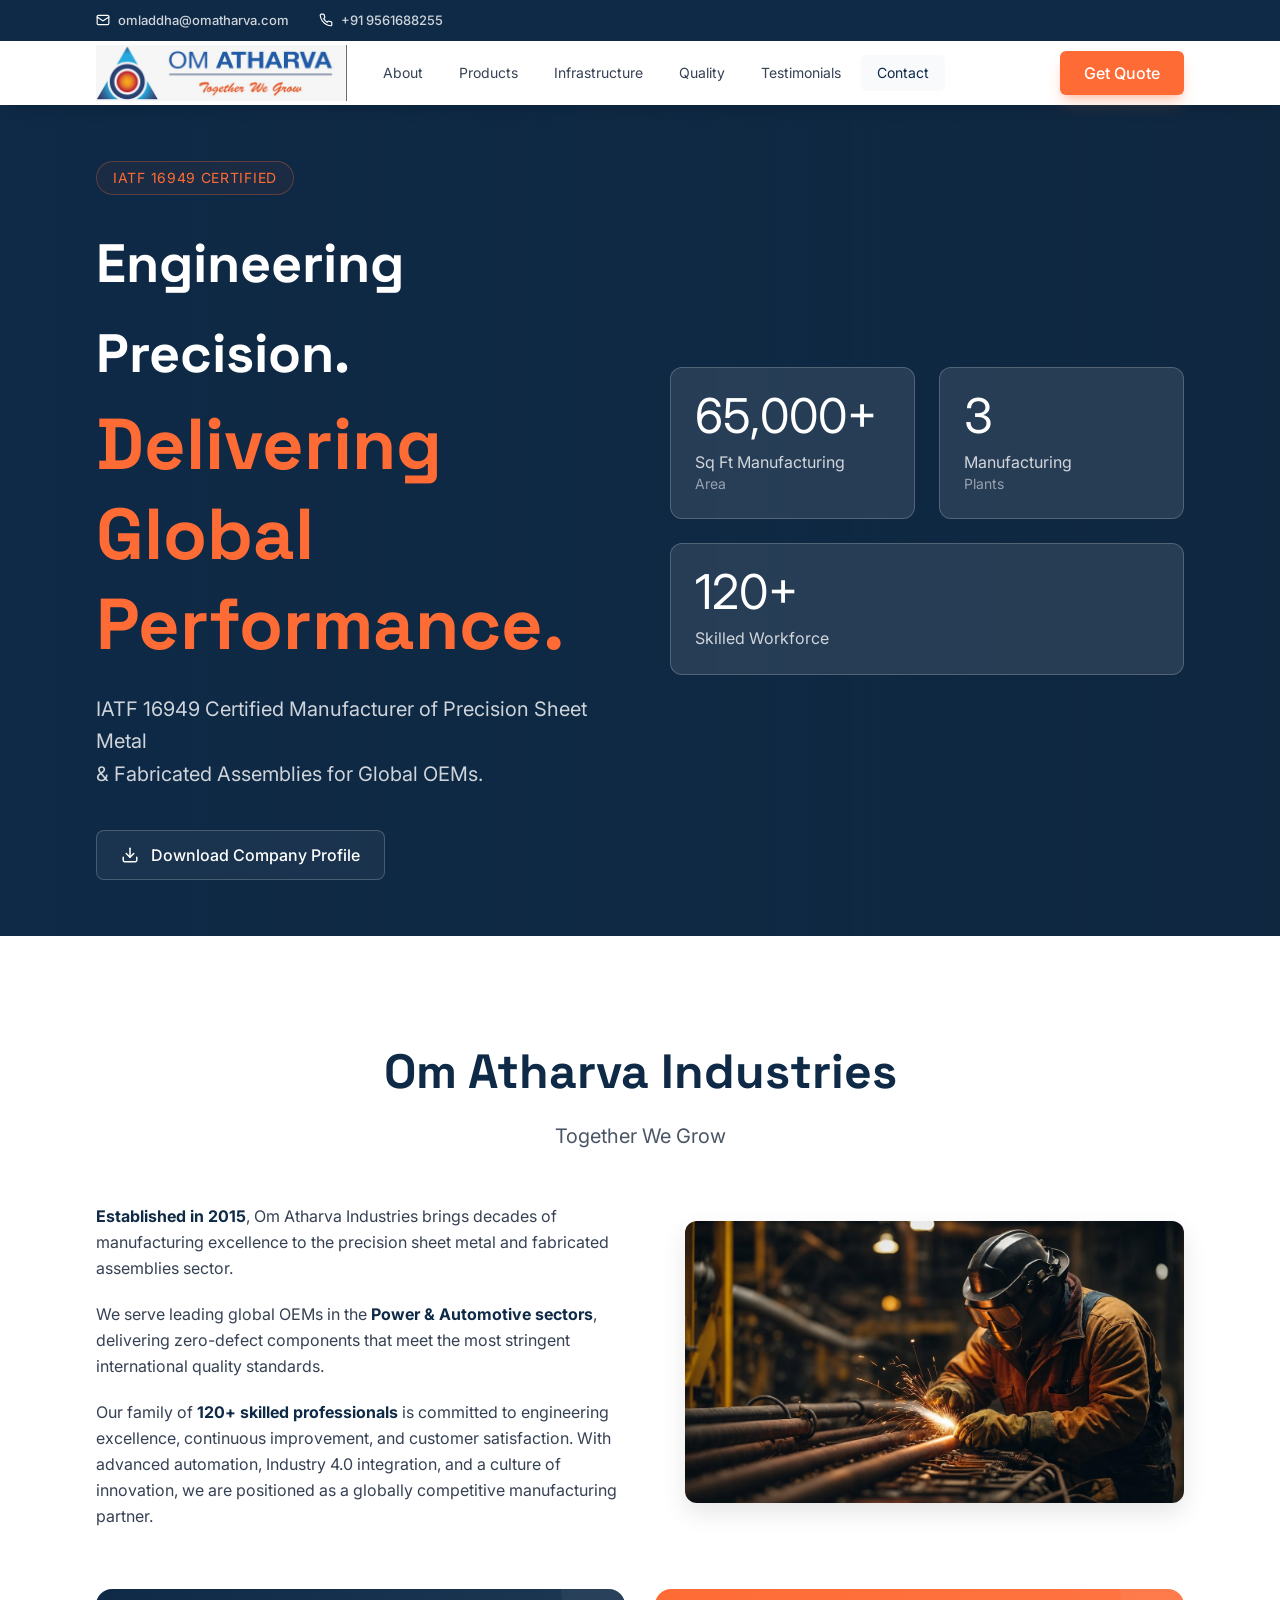
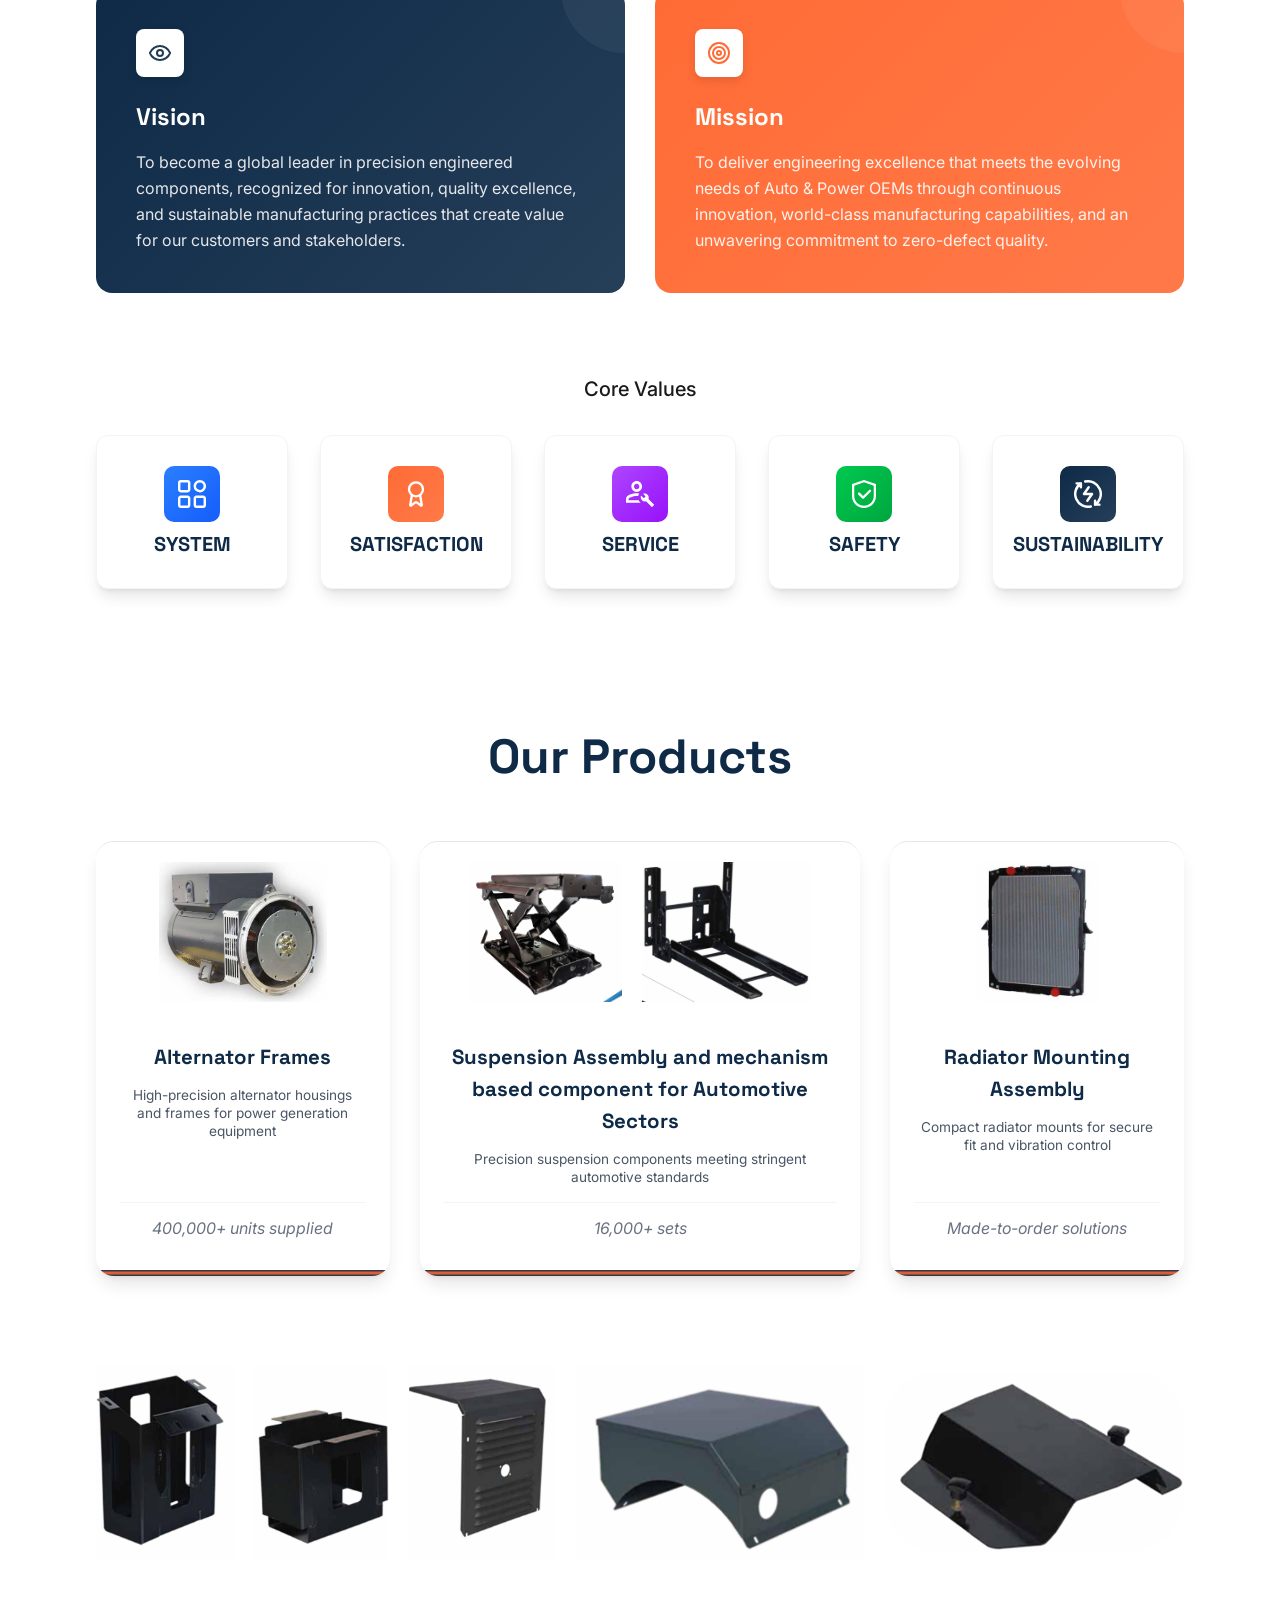
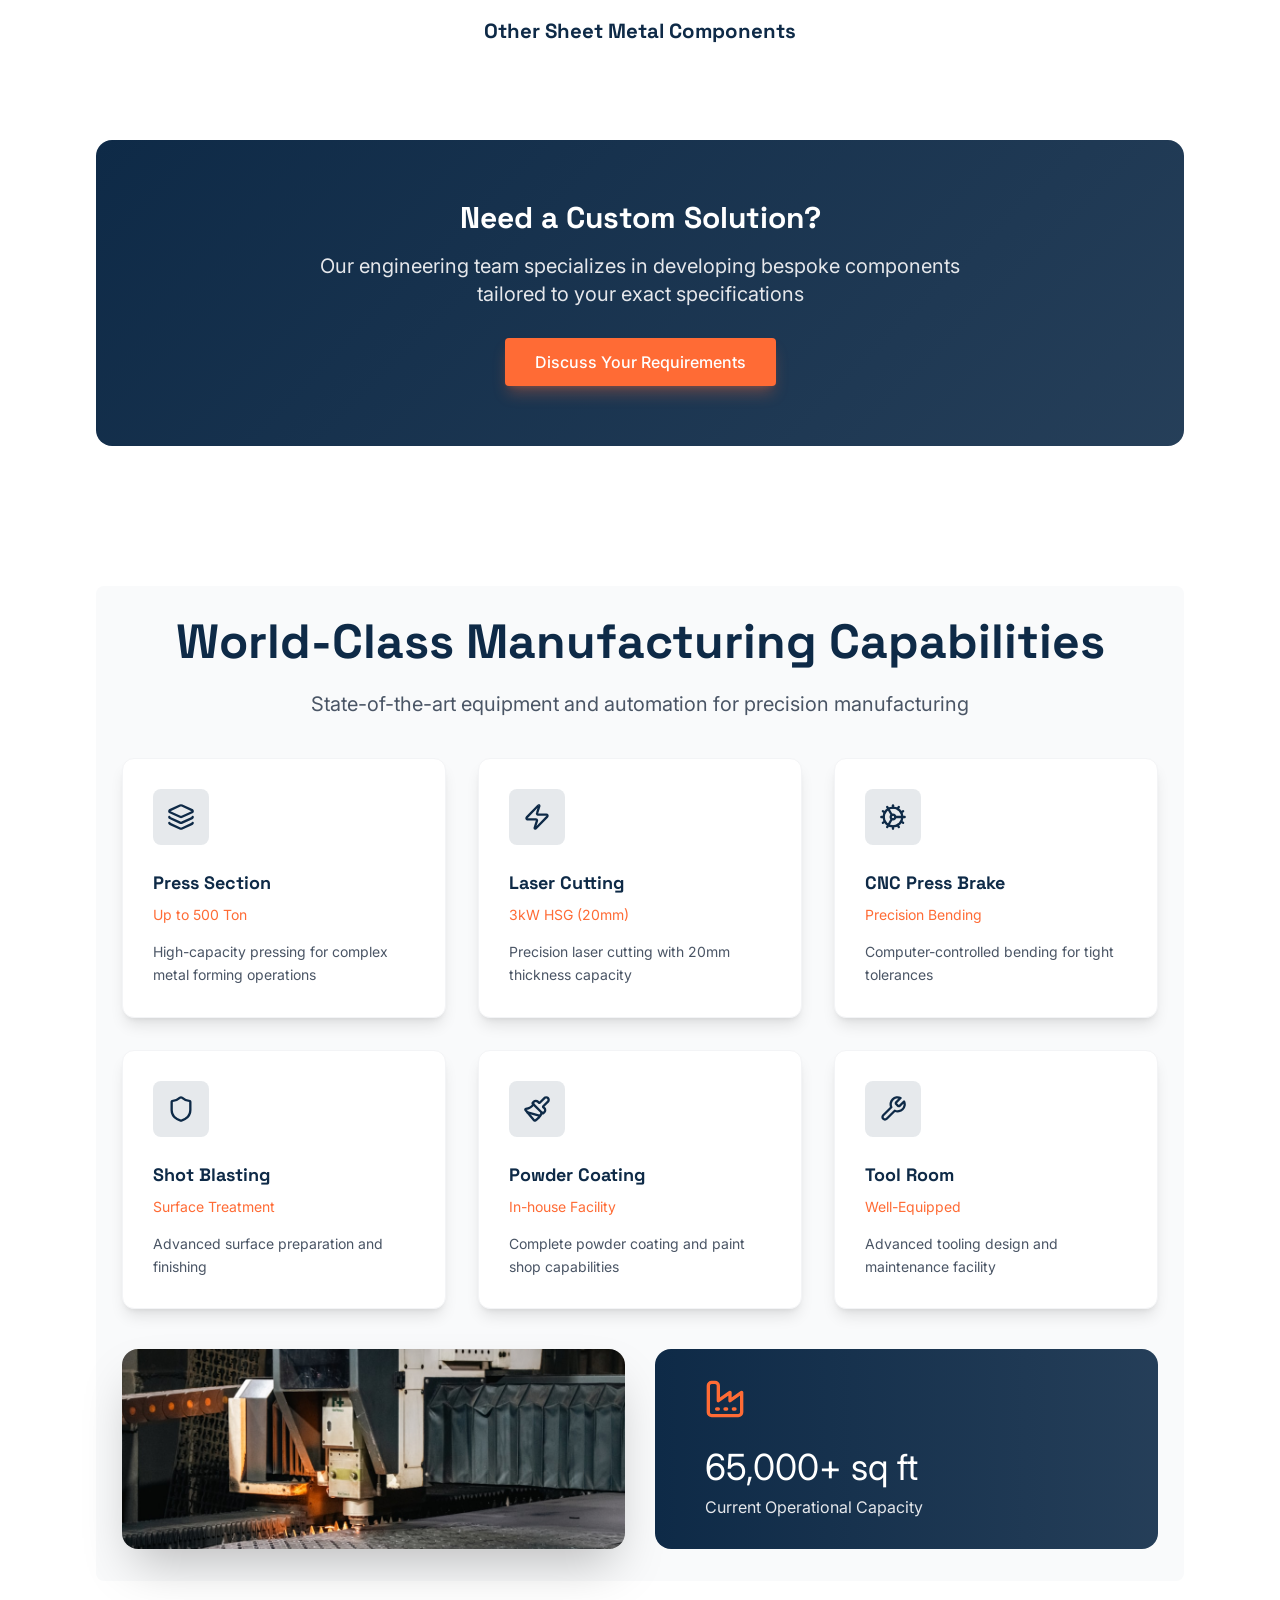
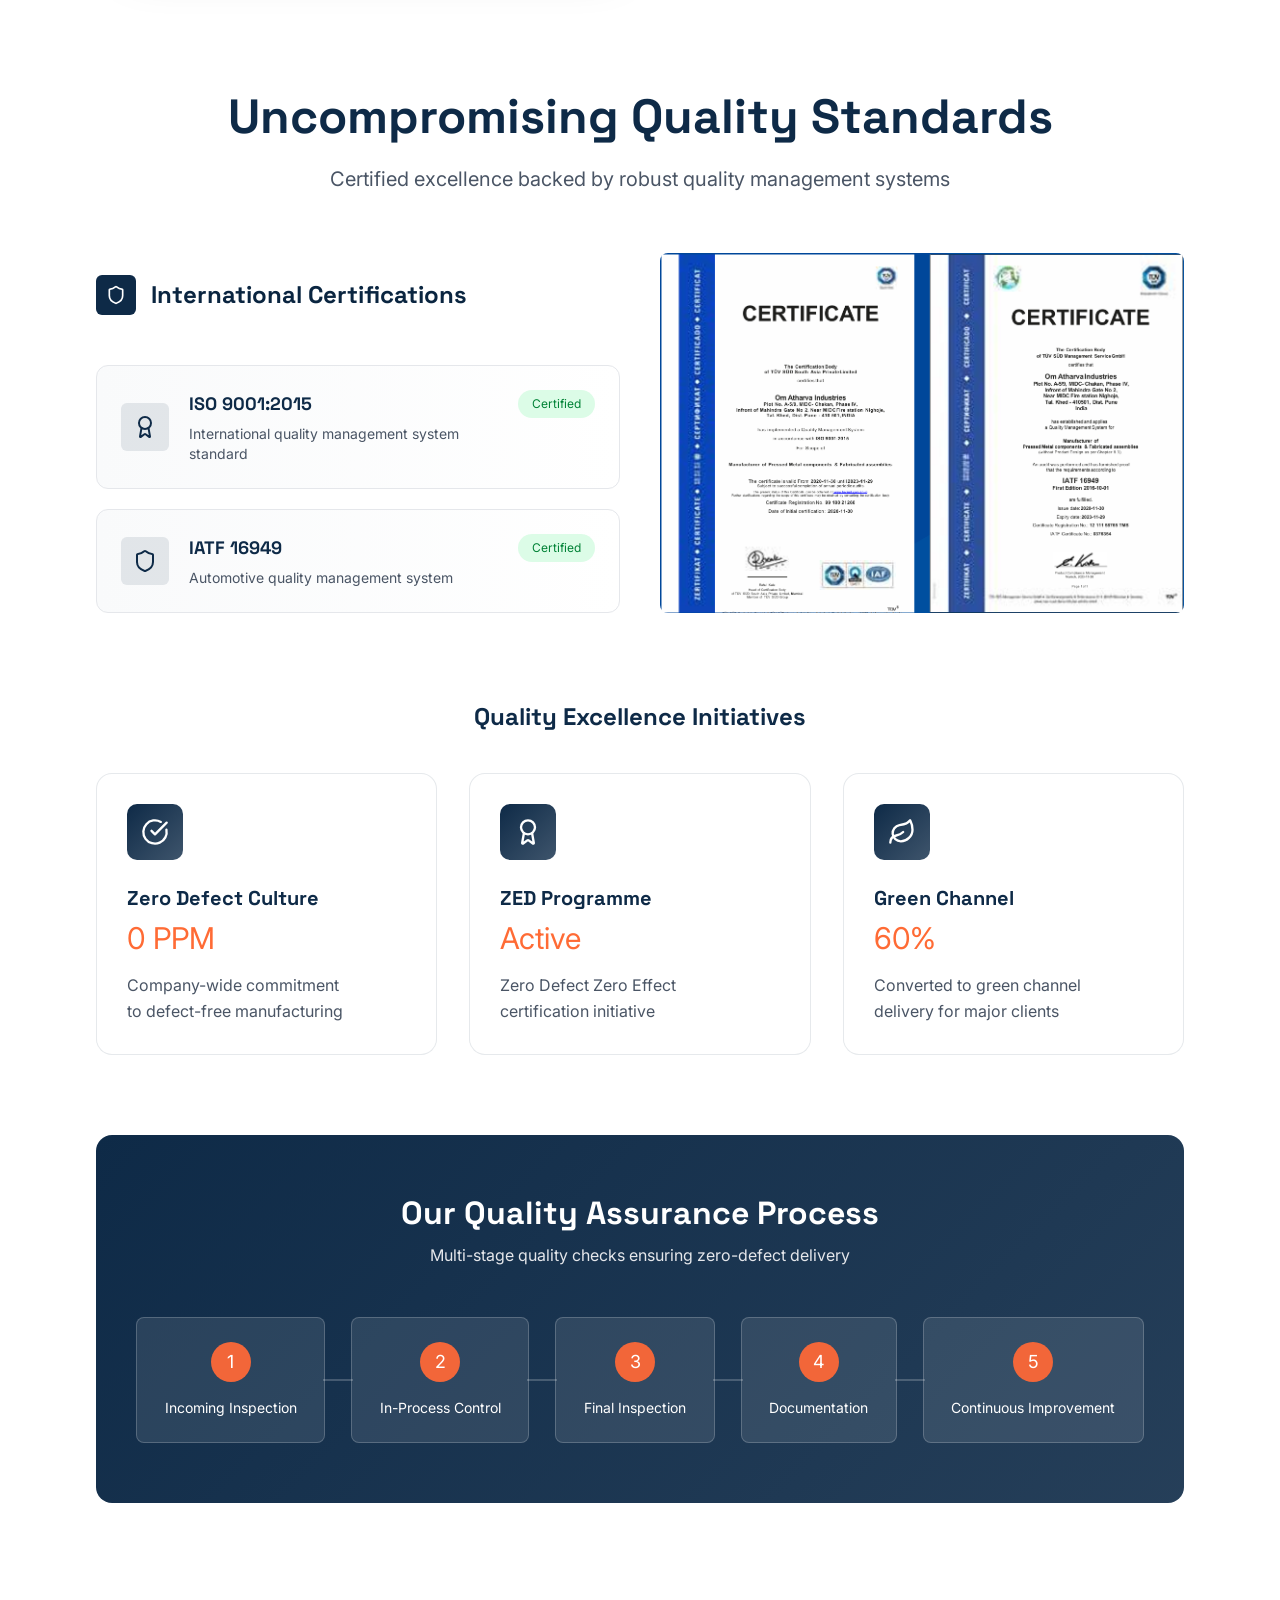
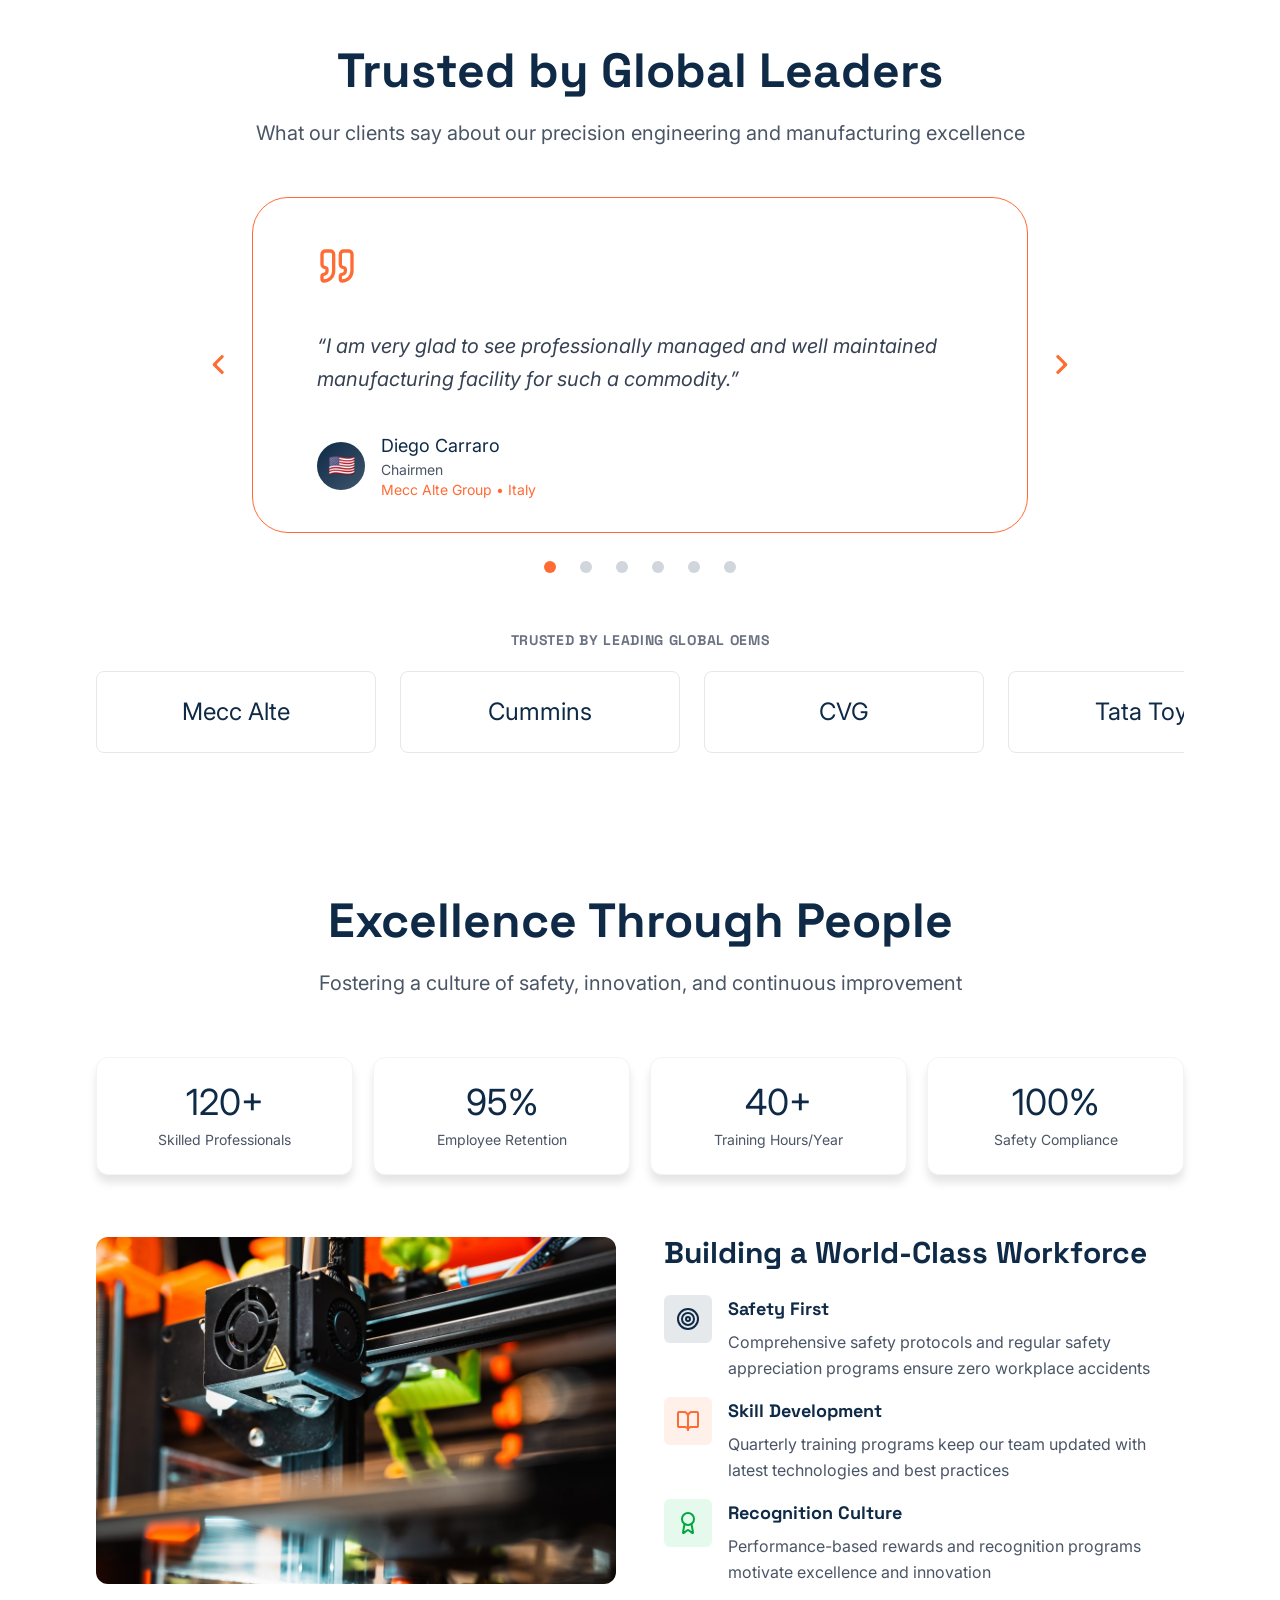
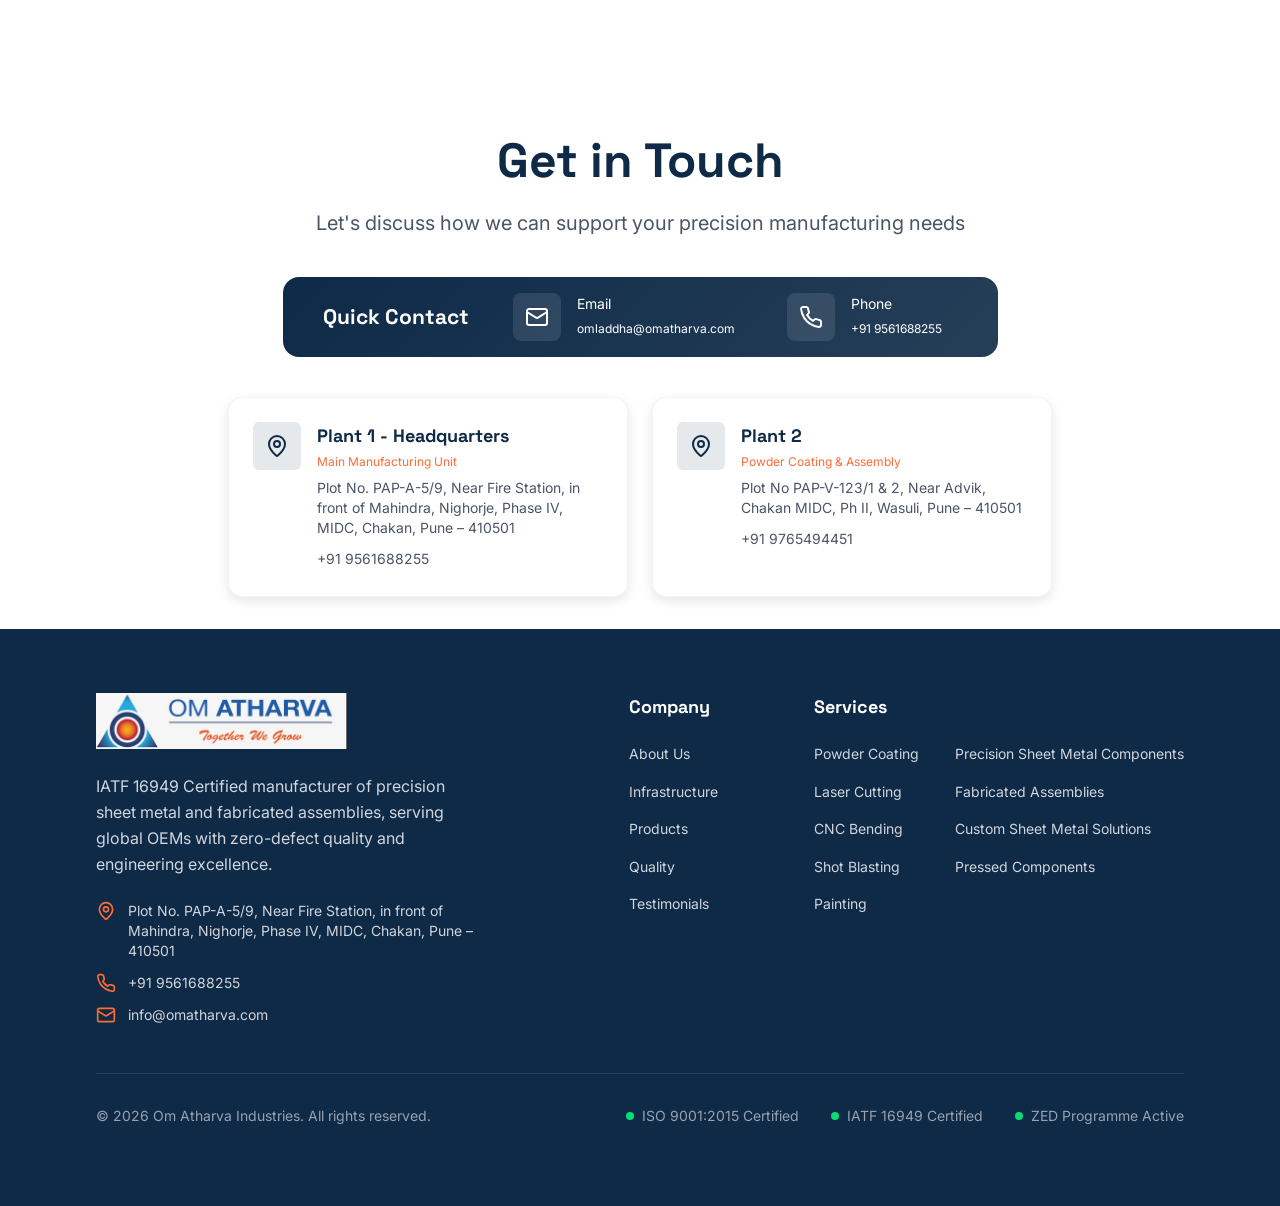
==== commit 04e6eef6: "SEO  optimizations." ====
--- a/index.html
+++ b/index.html
@@ -2,21 +2,36 @@
 <html lang="en">
 <head>
     <meta charset="UTF-8">
-    <meta name="viewport" content="width=1400">
-    <meta name="description" content="Om Atharva Industries — IATF 16949 certified manufacturer of precision sheet metal components and fabricated assemblies, serving global OEMs from Pune, India.">
+    <meta name="viewport" content="width=device-width, initial-scale=1">
+    <title>Om Atharva Industries</title>
+    <meta name="description" content="Om Atharva Industries is an IATF 16949 certified manufacturer of electrical alternators, terminal box & precision machined component in Chakan, Maharashtra, along with precision sheet metal components and fabricated assemblies for global OEMs.">
+    <meta name="keywords" content="Om Atharva, Om Atharva Group, Om Atharva Industries, manufacturer of electrical alternators, terminal box, precision machined component, Chakan, Maharashtra, precision sheet metal manufacturer, fabricated assemblies Pune">
     <meta name="robots" content="index, follow">
+    <link rel="canonical" href="https://om-atharva.com/">
+    <meta name="theme-color" content="#0f1a2e">
+    <link rel="alternate" href="https://om-atharva.com/" hreflang="en-IN">
+    <link rel="alternate" href="https://om-atharva.com/" hreflang="x-default">
 
     <!-- Open Graph -->
     <meta property="og:type" content="website">
-    <meta property="og:title" content="Om Atharva">
-    <meta property="og:description" content="IATF 16949 certified manufacturer of precision sheet metal and fabricated assemblies, serving global OEMs with zero-defect quality.">
-    <meta property="og:image" content="assets/images/om_atharva_logo.jpeg">
+    <meta property="og:site_name" content="Om Atharva Industries">
+    <meta property="og:locale" content="en_IN">
+    <meta property="og:url" content="https://om-atharva.com/">
+    <meta property="og:title" content="Om Atharva Industries | Precision Sheet Metal & Fabricated Assemblies">
+    <meta property="og:description" content="IATF 16949 certified manufacturer of electrical alternators, terminal box, precision machined component, and precision sheet metal fabricated assemblies.">
+    <meta property="og:image" content="https://om-atharva.com/assets/images/om_atharva_logo.jpeg">
+
+    <!-- Twitter -->
+    <meta name="twitter:card" content="summary_large_image">
+    <meta name="twitter:title" content="Om Atharva Industries">
+    <meta name="twitter:description" content="IATF 16949 certified manufacturer of electrical alternators, terminal box, precision machined component, and fabricated assemblies.">
+    <meta name="twitter:image" content="https://om-atharva.com/assets/images/om_atharva_logo.jpeg">
 
     <!-- Favicon -->
     <link rel="icon" type="image/png" href="assets/images/favicon.png">
     <link rel="apple-touch-icon" href="assets/images/favicon.png">
+    <link rel="preload" href="assets/images/welding_bg.jpg" as="image">
 
-    <title>Om Atharva Industries</title>
     <link rel="preconnect" href="https://fonts.googleapis.com">
     <link rel="preconnect" href="https://fonts.gstatic.com" crossorigin>
     <link href="https://fonts.googleapis.com/css2?family=Inter:wght@300;400;500;600;700&family=Space+Grotesk:wght@300;400;500;600;700&display=swap" rel="stylesheet">
@@ -32,8 +47,77 @@
     <link rel="stylesheet" href="css/culture.css">
     <link rel="stylesheet" href="css/contact.css">
     <link rel="stylesheet" href="css/footer.css">
+
+        <script type="application/ld+json">
+        {
+            "@context": "https://schema.org",
+            "@graph": [
+                {
+                    "@type": "Organization",
+                    "name": "Om Atharva Industries",
+                    "url": "https://om-atharva.com/",
+                    "sameAs": [
+                        "https://www.om-atharva.com/"
+                    ],
+                    "logo": "https://om-atharva.com/assets/images/om_atharva_logo.jpeg",
+                    "description": "IATF 16949 certified manufacturer of electrical alternators, terminal box, precision machined component, and precision sheet metal fabricated assemblies for global OEMs.",
+                    "email": "mailto:omladdha@omatharva.com",
+                    "telephone": "+91-9561688255",
+                    "address": {
+                        "@type": "PostalAddress",
+                        "streetAddress": "Plot No. PAP-A-5/9, Near Fire Station, in front of Mahindra, Nighorje, Phase IV, MIDC, Chakan",
+                        "addressLocality": "Pune",
+                        "postalCode": "410501",
+                        "addressRegion": "MH",
+                        "addressCountry": "IN"
+                    },
+                    "areaServed": "IN"
+                },
+                {
+                    "@type": ["LocalBusiness", "IndustrialBusiness"],
+                    "name": "Om Atharva Industries",
+                    "url": "https://om-atharva.com/",
+                    "sameAs": [
+                        "https://www.om-atharva.com/"
+                    ],
+                    "image": "https://om-atharva.com/assets/images/om_atharva_logo.jpeg",
+                    "telephone": "+91-9561688255",
+                    "email": "info@omatharva.com",
+                    "address": {
+                        "@type": "PostalAddress",
+                        "streetAddress": "Plot No. PAP-A-5/9, Near Fire Station, in front of Mahindra, Nighorje, Phase IV, MIDC, Chakan",
+                        "addressLocality": "Pune",
+                        "postalCode": "410501",
+                        "addressRegion": "Maharashtra",
+                        "addressCountry": "IN"
+                    },
+                    "geo": {
+                        "@type": "GeoCoordinates",
+                        "latitude": 18.7245625,
+                        "longitude": 73.7939375
+                    },
+                    "hasMap": "https://maps.app.goo.gl/y8RbRzErDowBvCjx9",
+                    "areaServed": "IN"
+                },
+                {
+                    "@type": "WebSite",
+                    "name": "Om Atharva Industries",
+                    "url": "https://om-atharva.com/",
+                    "inLanguage": "en-IN"
+                }
+            ]
+        }
+        </script>
 </head>
 <body>
+    <noscript>
+        <section>
+            <h1>Om Atharva Industries</h1>
+            <p>IATF 16949 certified manufacturer of precision sheet metal components and fabricated assemblies for global OEMs.</p>
+            <p>Address: Plot No. PAP-A-5/9, Near Fire Station, in front of Mahindra, Nighorje, Phase IV, MIDC, Chakan, Pune - 410501</p>
+            <p>Phone: +91 9561688255 | Email: omladdha@omatharva.com</p>
+        </section>
+    </noscript>
     <div data-component="topbar"></div>
     <div data-component="navbar"></div>
     <div data-component="hero"></div>
@@ -46,8 +130,8 @@
     <div data-component="contact"></div>
     <div data-component="footer"></div>
 
-    <script src="js/carousel.js"></script>
-    <script src="js/loader.js"></script>
+    <script src="js/carousel.js" defer></script>
+    <script src="js/loader.js" defer></script>
 </body>
 </html>
 
--- a/css/navbar.css
+++ b/css/navbar.css
@@ -25,8 +25,8 @@
 }
 .navbar {
     background-color: var(--color-white);
-    padding: 1rem 0;
-    box-shadow: 0 0.125rem 0.625rem var(--color-shadow-faint);
+    padding: .25rem 0;
+    box-shadow: 0 0.5rem 1rem -0.5rem var(--color-shadow-dark);
 }
 .nav-content {
     display: flex;
--- a/css/hero.css
+++ b/css/hero.css
@@ -1,6 +1,6 @@
 .hero-section {
     position: relative;
-    padding: 6.25rem 0 7.5rem;
+    padding: 3.5rem 0;
     background-color: var(--color-dark-grad);
     overflow: hidden;
 }
@@ -10,12 +10,17 @@
     left: 0;
     width: 100%;
     height: 100%;
-    background: linear-gradient(
-        90deg,
-        var(--color-navy-95) 0%,
-        var(--color-navy-85) 50%,
-        var(--color-navy-70) 100%
-    ), url('../assets/images/welding_bg.jpg');
+    background-image:
+        linear-gradient(
+            90deg,
+            var(--color-navy-95) 0%,
+            var(--color-navy-85) 50%,
+            var(--color-navy-70) 100%
+        ),
+        image-set(
+            url('../assets/images/welding_bg.webp') type('image/webp'),
+            url('../assets/images/welding_bg.jpg') type('image/jpeg')
+        );
     background-size: cover;
     background-position: center 40%;
     z-index: 1;
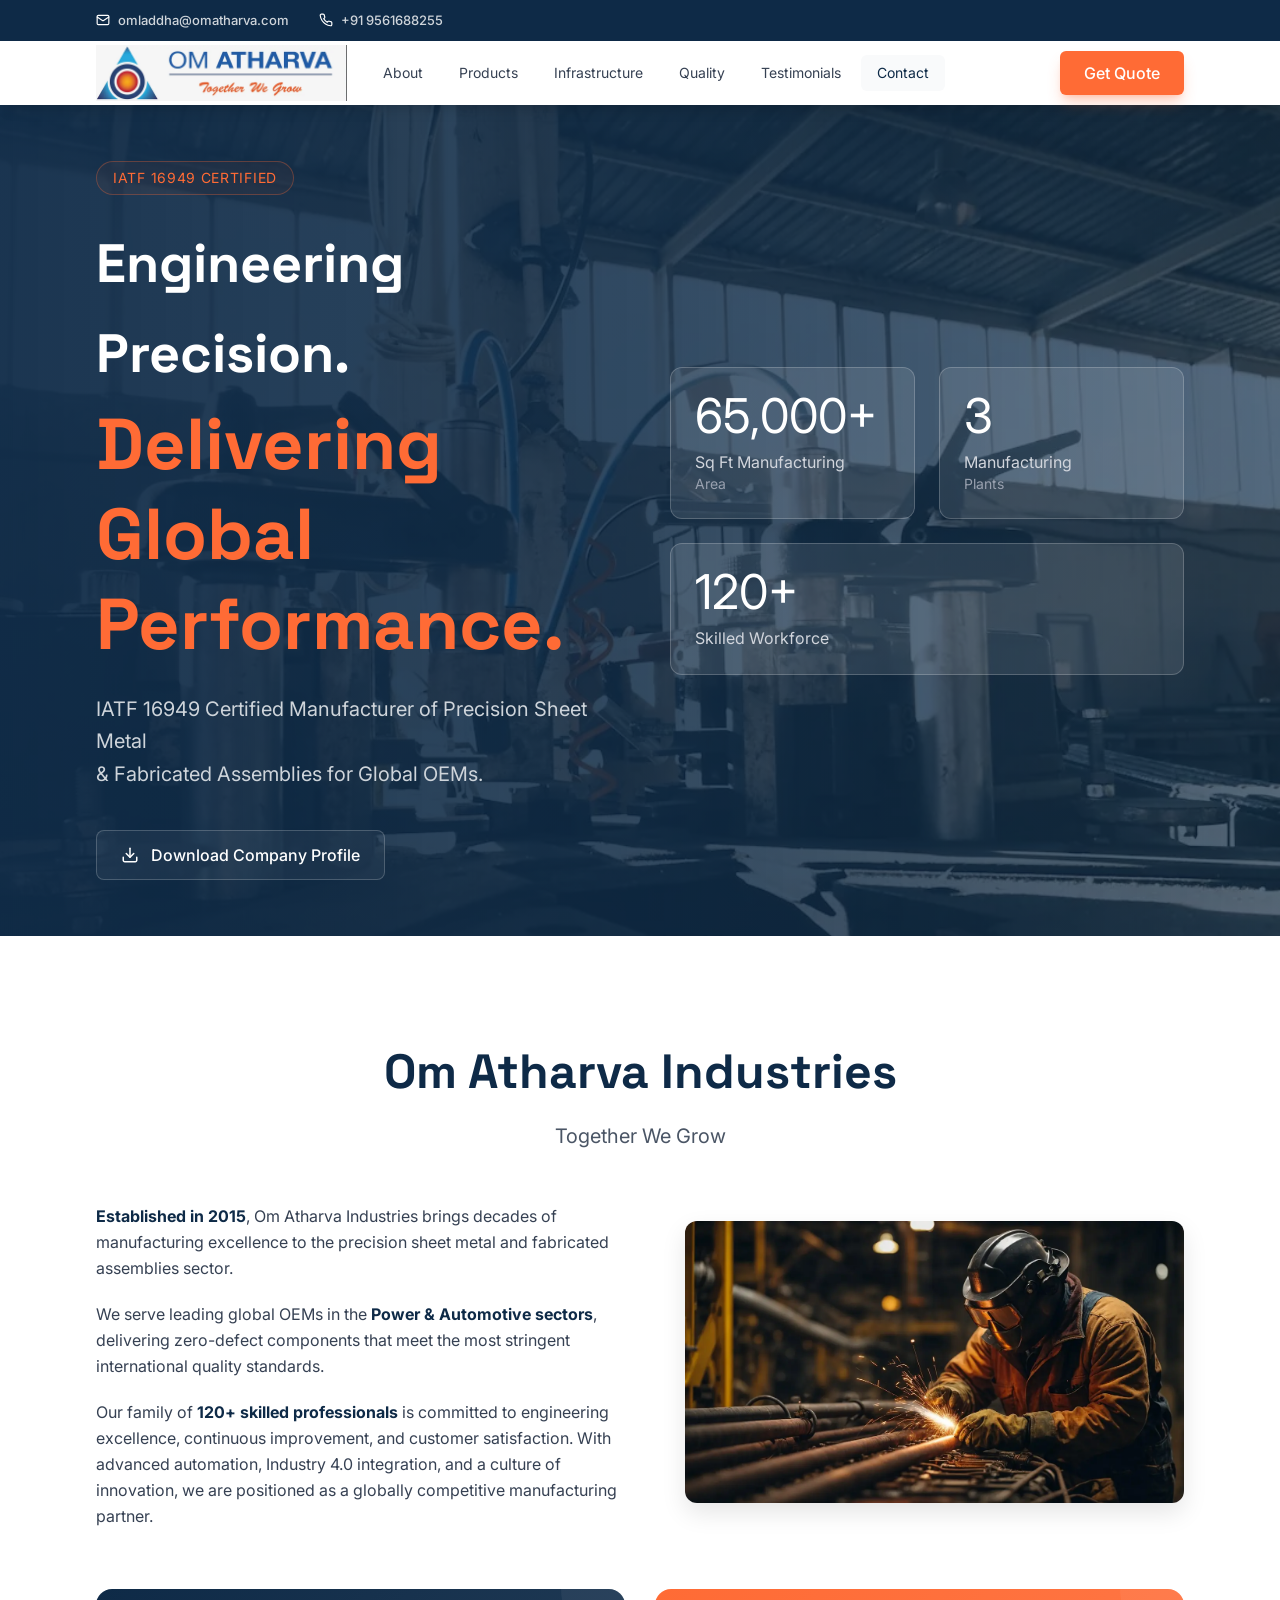
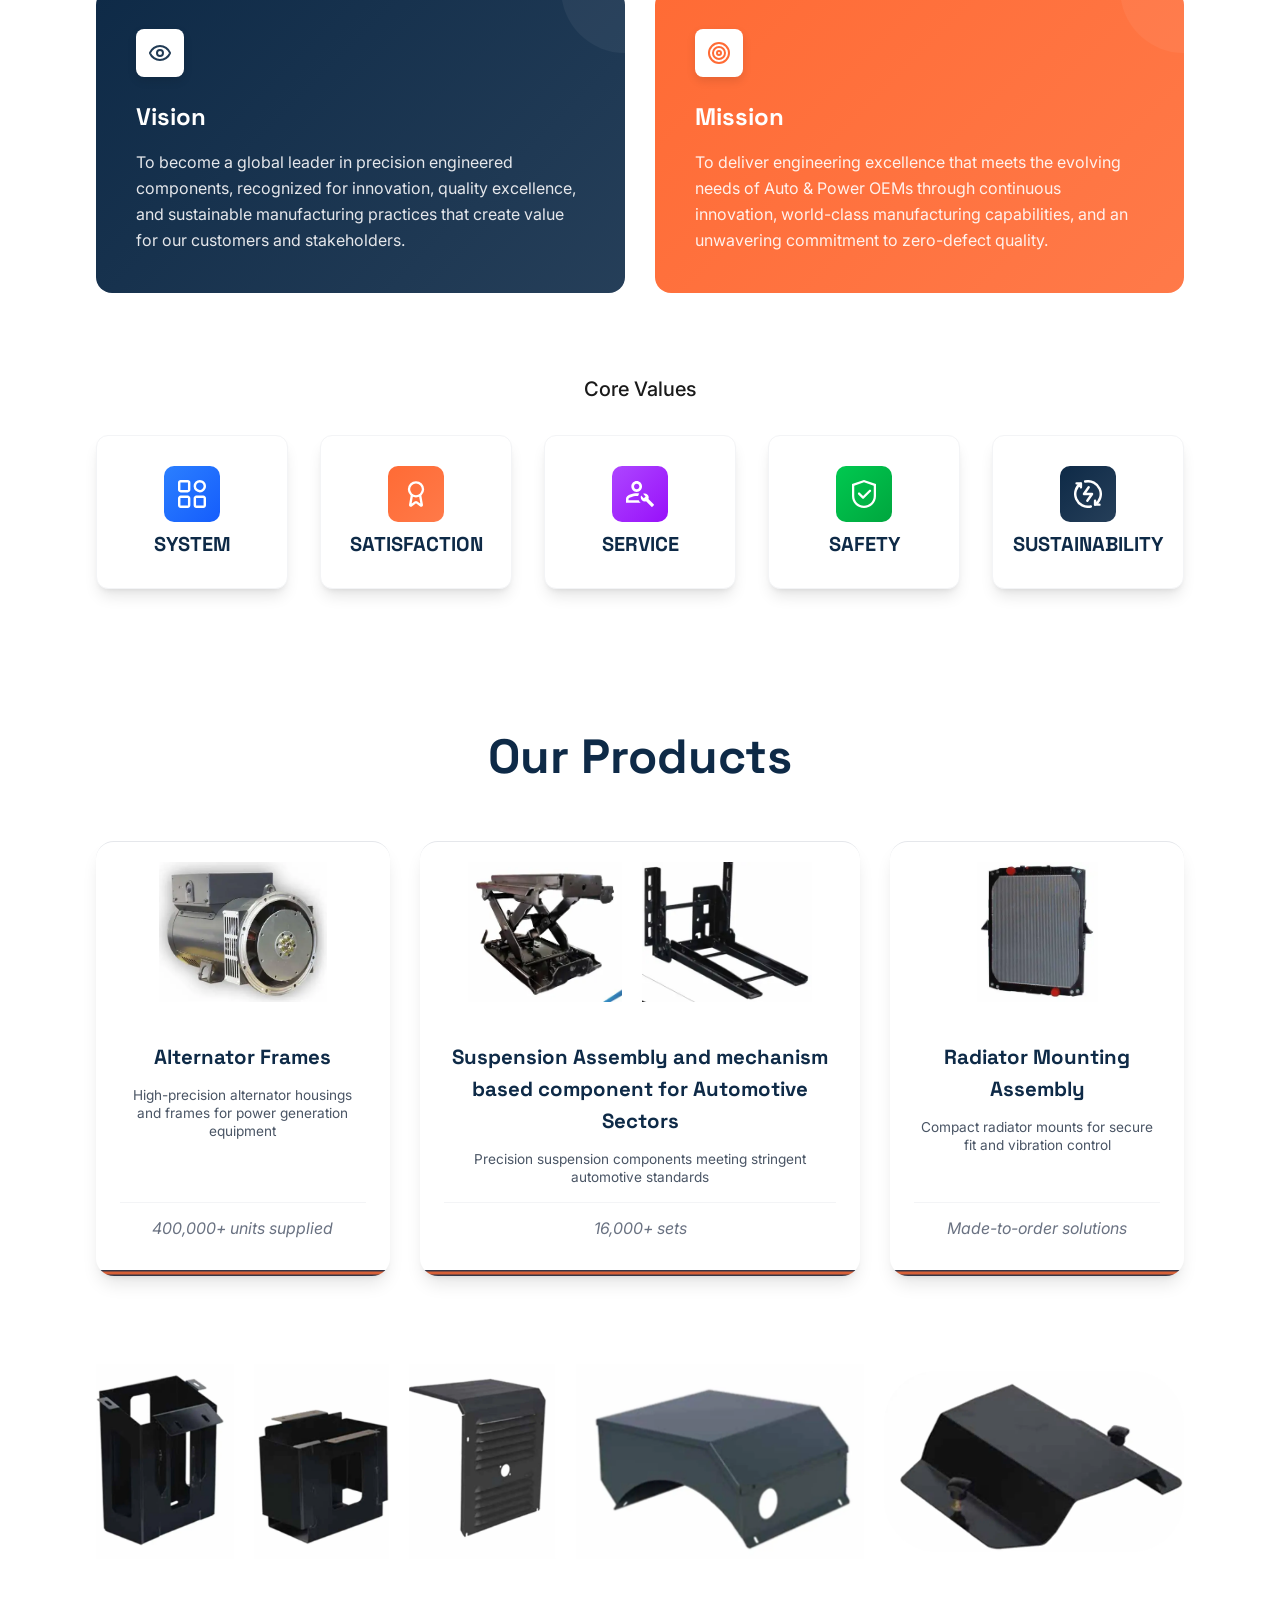
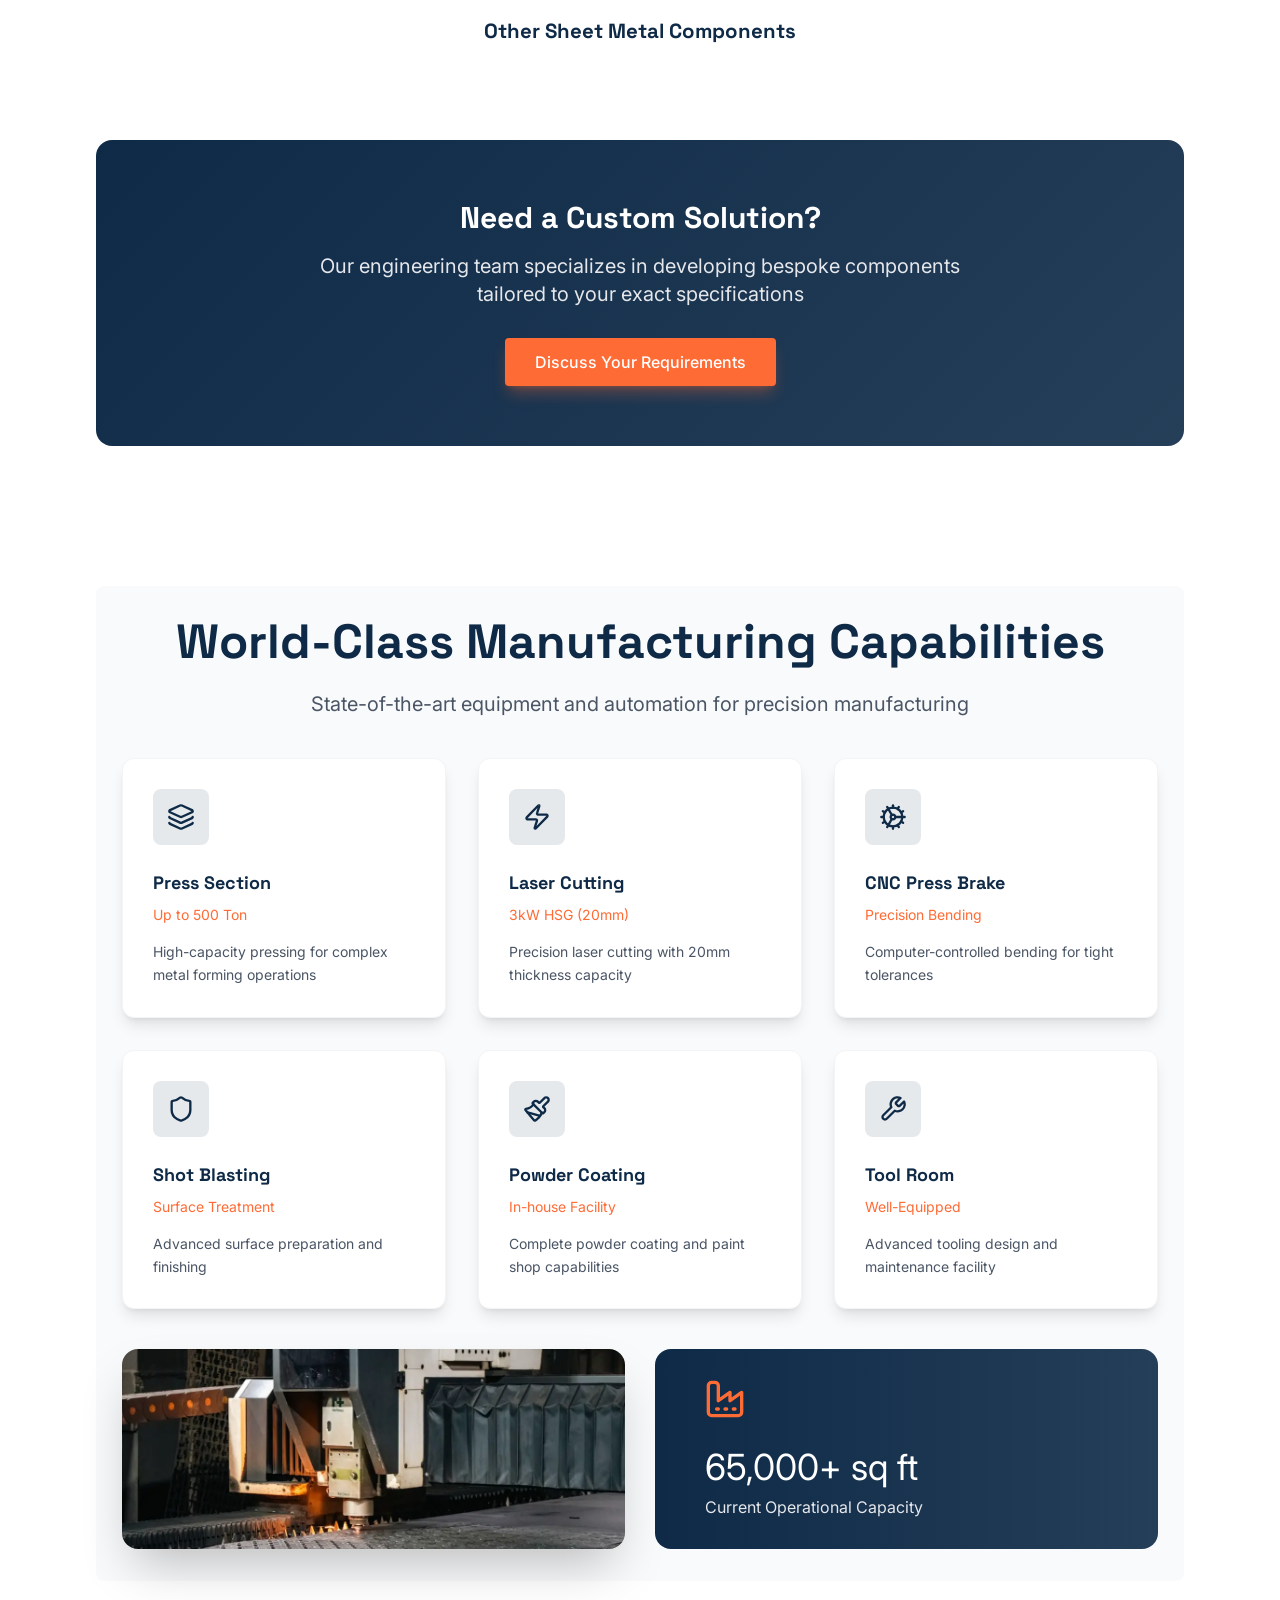
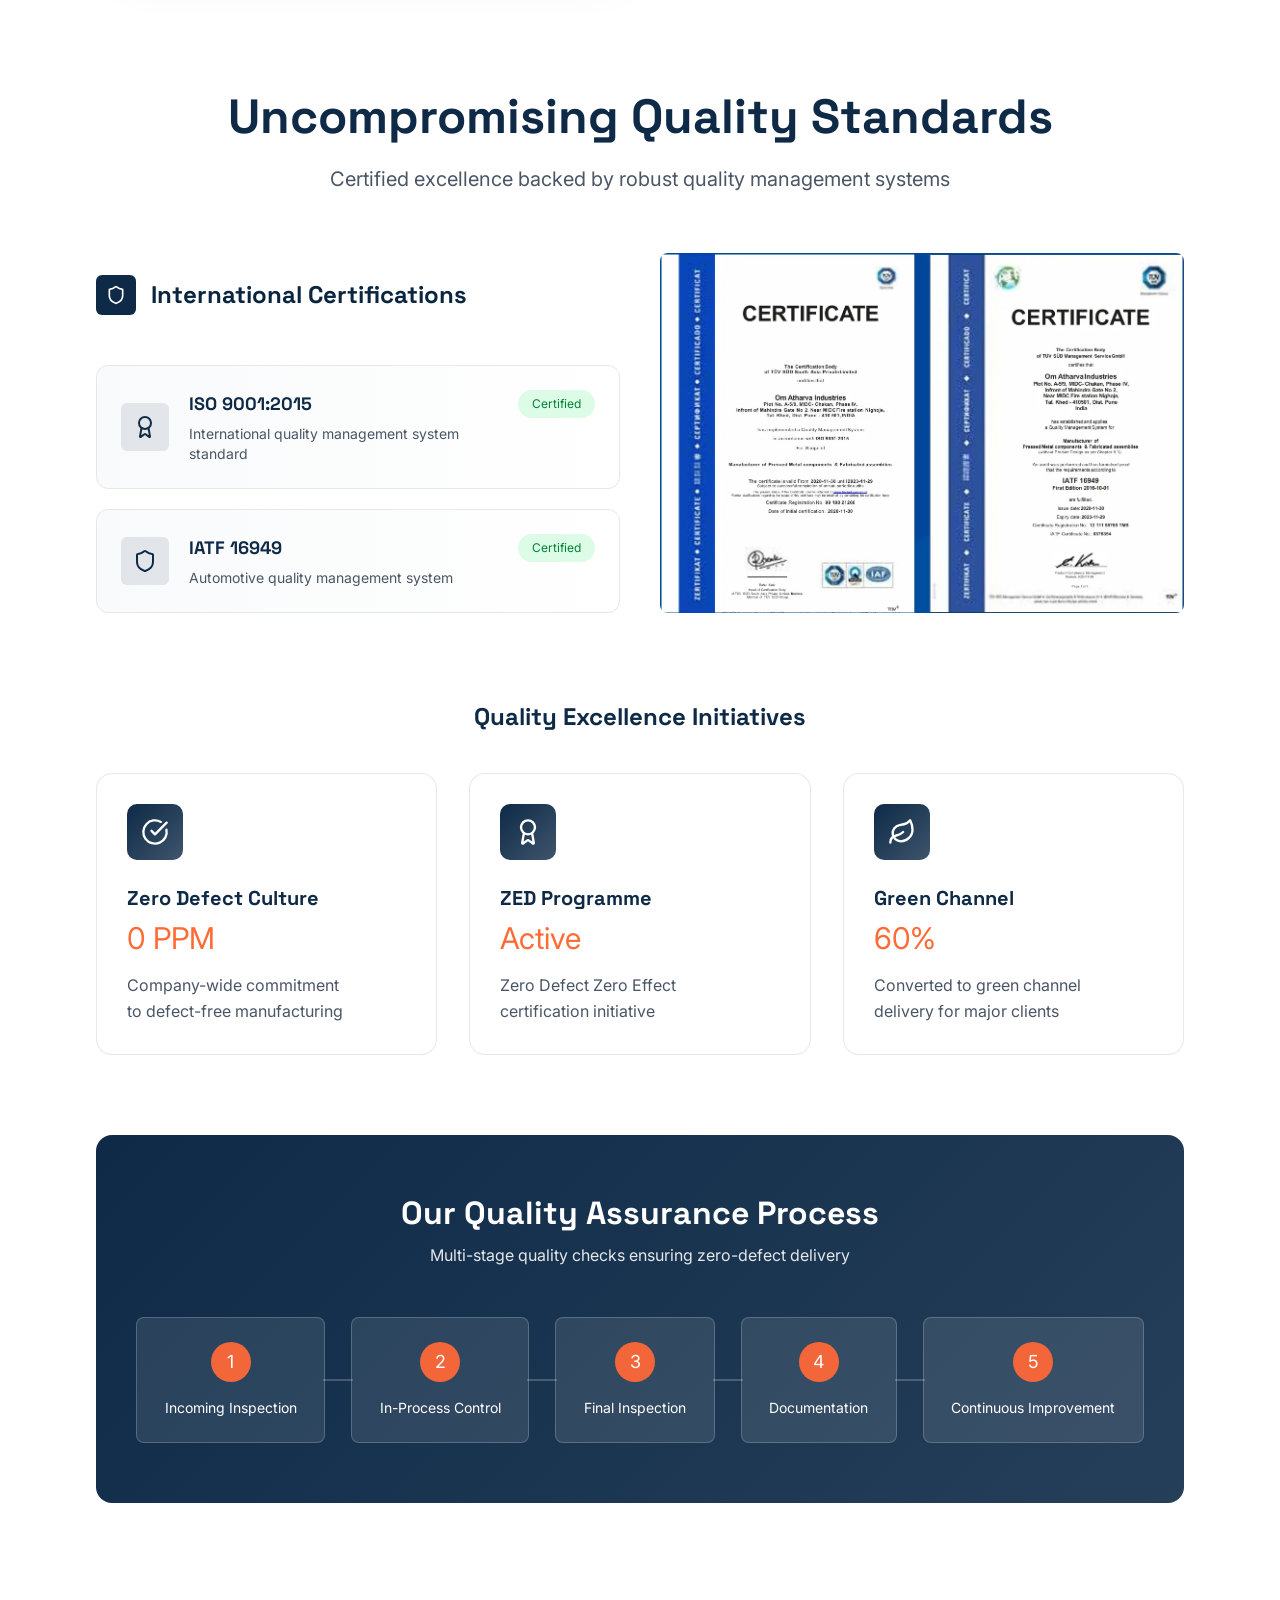
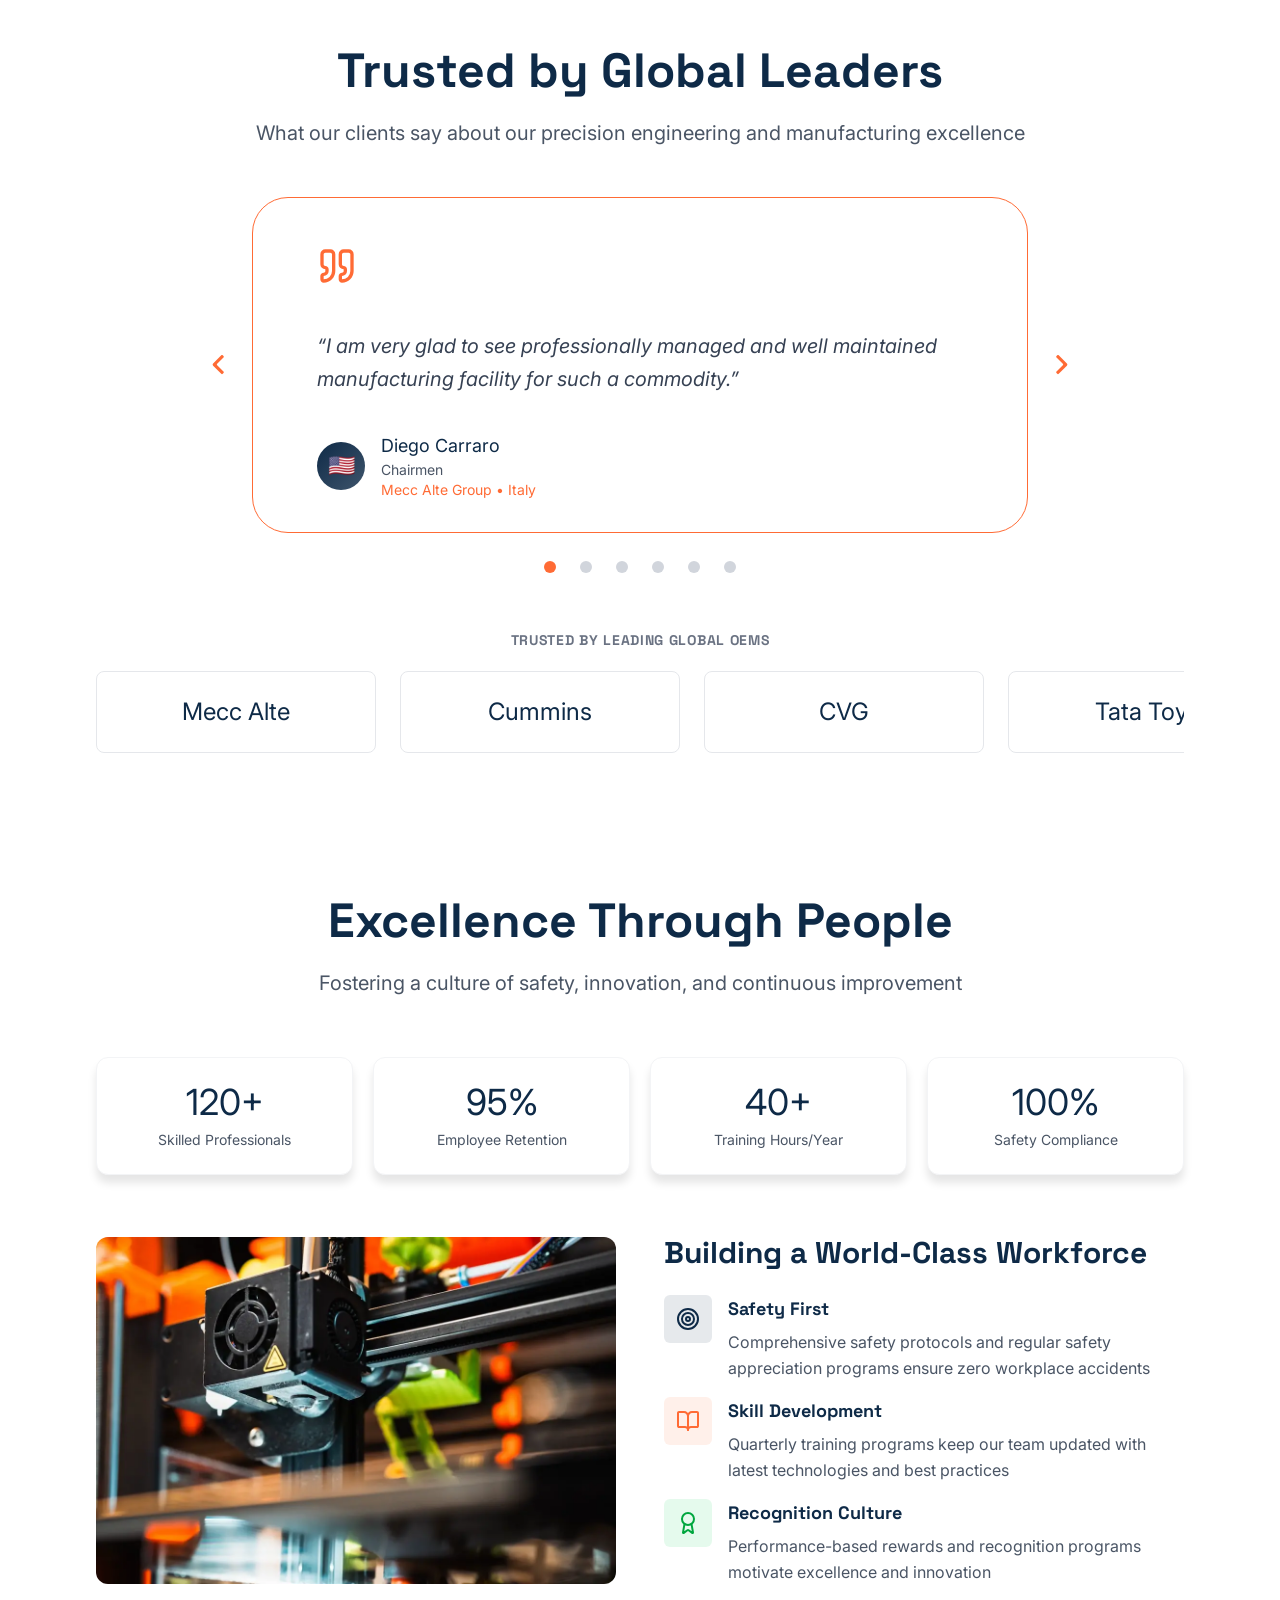
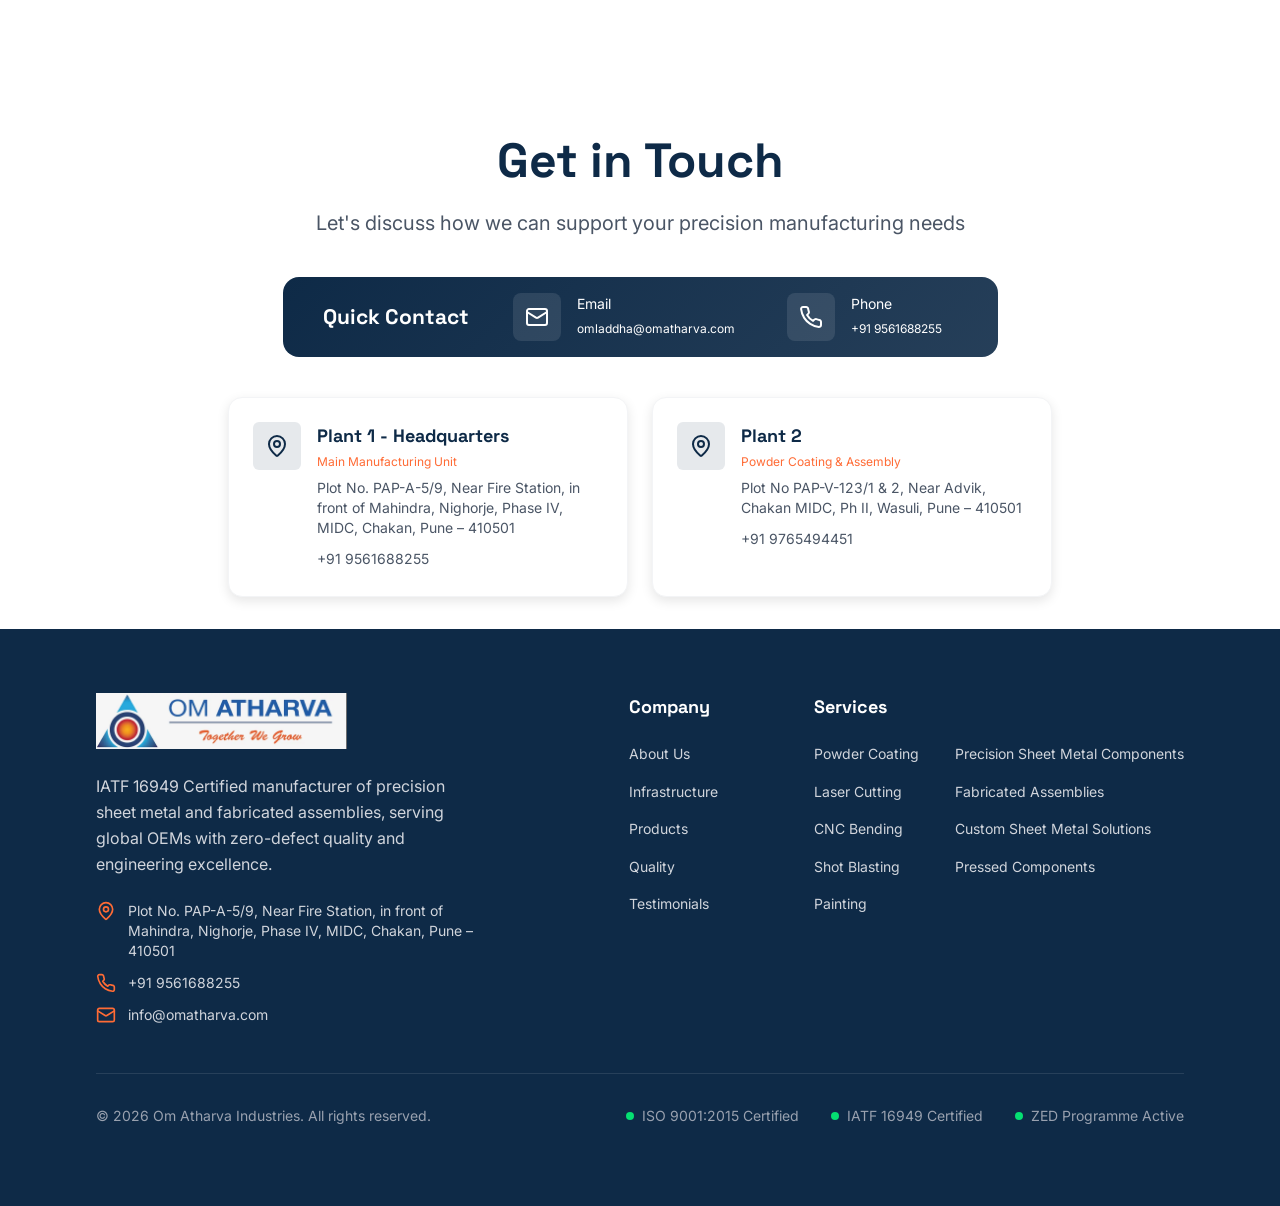
==== commit 0fa82da0: "temporary fix: mWeb view." ====
--- a/index.html
+++ b/index.html
@@ -2,7 +2,7 @@
 <html lang="en">
 <head>
     <meta charset="UTF-8">
-    <meta name="viewport" content="width=device-width, initial-scale=1">
+    <meta name="viewport" content="width=1400">
     <title>Om Atharva Industries</title>
     <meta name="description" content="Om Atharva Industries is an IATF 16949 certified manufacturer of electrical alternators, terminal box & precision machined component in Chakan, Maharashtra, along with precision sheet metal components and fabricated assemblies for global OEMs.">
     <meta name="keywords" content="Om Atharva, Om Atharva Group, Om Atharva Industries, manufacturer of electrical alternators, terminal box, precision machined component, Chakan, Maharashtra, precision sheet metal manufacturer, fabricated assemblies Pune">
